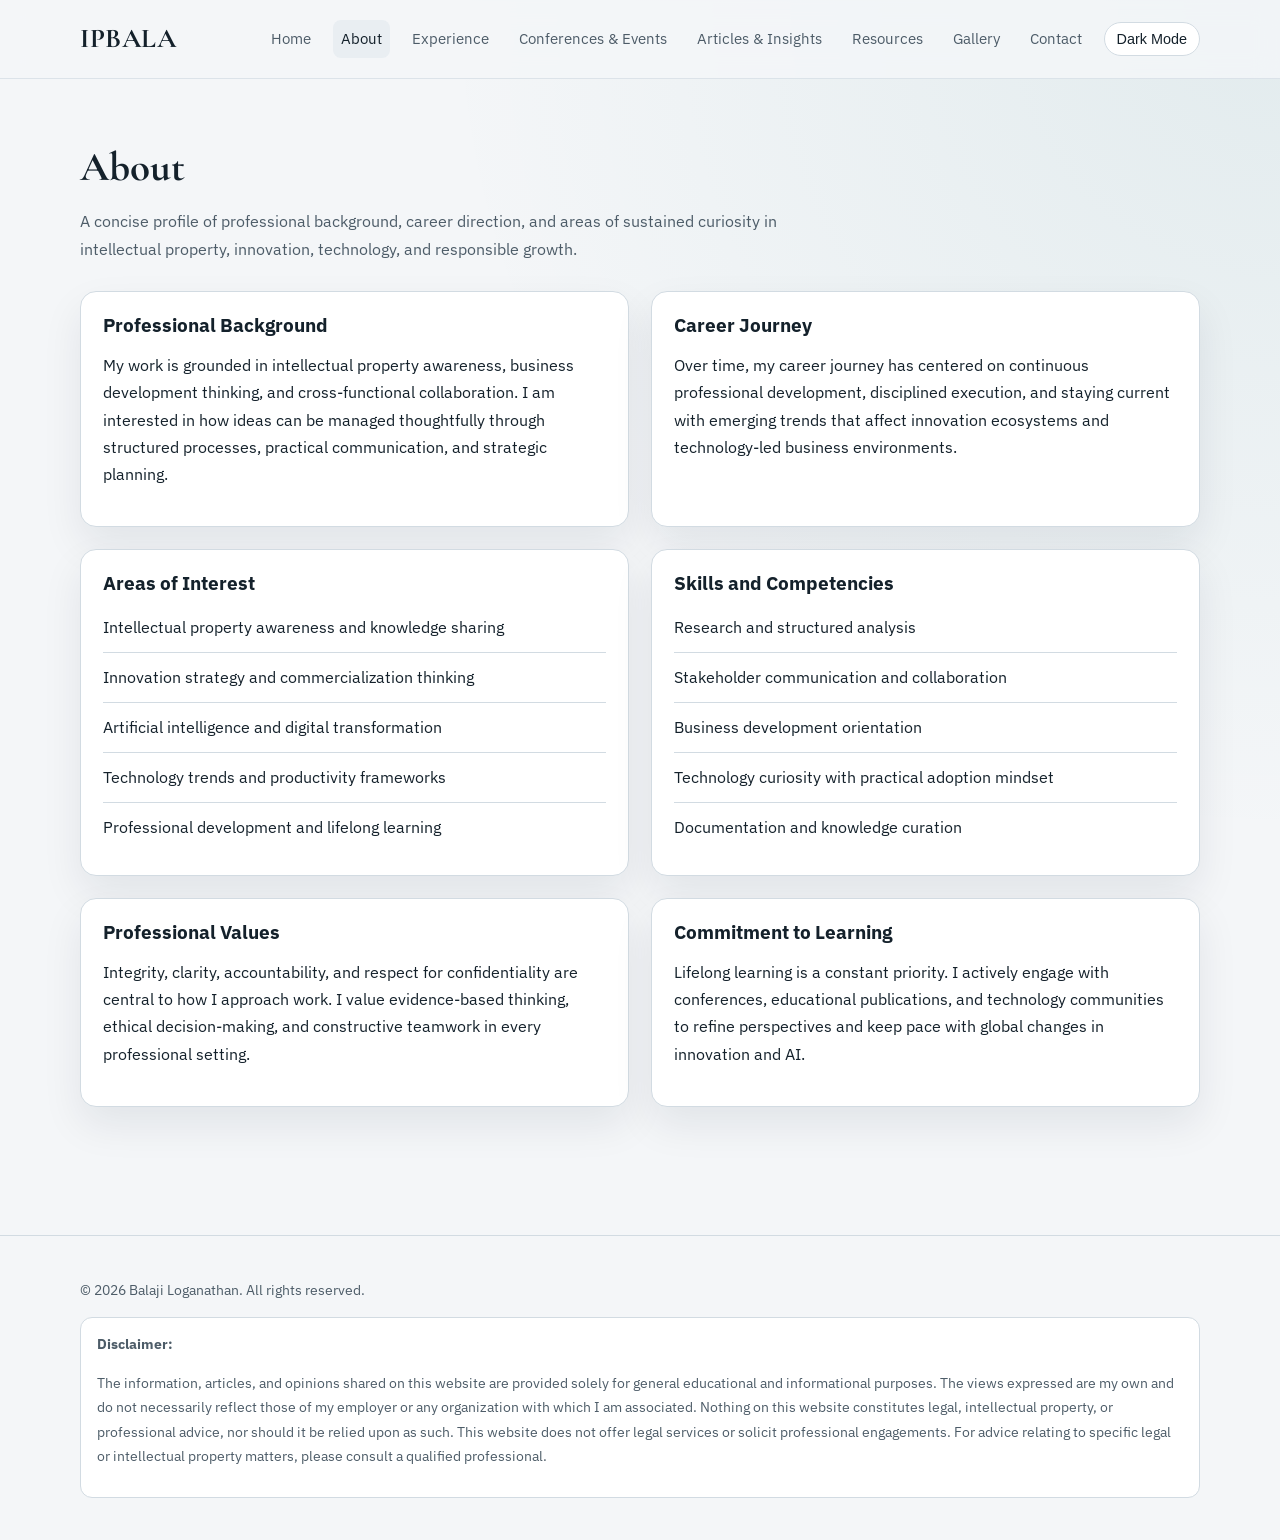
==== about.html @ d40964c5 "1st design" ====
<!doctype html>
<html lang="en">
  <head>
    <meta charset="UTF-8" />
    <meta name="viewport" content="width=device-width, initial-scale=1" />
    <title>About | Balaji Loganathan</title>
    <meta
      name="description"
      content="About Balaji Loganathan: professional journey, competencies, values, and commitment to innovation and lifelong learning."
    />
    <meta name="robots" content="index, follow" />
    <link rel="preconnect" href="https://fonts.googleapis.com" />
    <link rel="preconnect" href="https://fonts.gstatic.com" crossorigin />
    <link
      href="https://fonts.googleapis.com/css2?family=Cormorant+Garamond:wght@500;600;700&family=IBM+Plex+Sans:wght@400;500;600;700&display=swap"
      rel="stylesheet"
    />
    <link rel="stylesheet" href="assets/css/styles.css" />
  </head>
  <body>
    <header class="site-header">
      <div class="container header-inner">
        <a class="brand" href="index.html">IPBALA</a>
        <button class="nav-toggle" data-nav-toggle aria-label="Open navigation" aria-expanded="false">Menu</button>
        <nav class="nav-links" data-nav-menu aria-label="Primary">
          <a href="index.html">Home</a>
          <a class="active" href="about.html">About</a>
          <a href="experience.html">Experience</a>
          <a href="events.html">Conferences &amp; Events</a>
          <a href="articles.html">Articles &amp; Insights</a>
          <a href="resources.html">Resources</a>
          <a href="gallery.html">Gallery</a>
          <a href="contact.html">Contact</a>
          <button class="theme-toggle" type="button" data-theme-toggle>Dark Mode</button>
        </nav>
      </div>
    </header>

    <main class="section">
      <div class="container">
        <h1 class="section-title reveal">About</h1>
        <p class="section-intro reveal">
          A concise profile of professional background, career direction, and areas of sustained curiosity in intellectual property,
          innovation, technology, and responsible growth.
        </p>

        <div class="grid-2">
          <article class="card reveal">
            <h3>Professional Background</h3>
            <p>
              My work is grounded in intellectual property awareness, business development thinking, and cross-functional collaboration.
              I am interested in how ideas can be managed thoughtfully through structured processes, practical communication, and strategic planning.
            </p>
          </article>
          <article class="card reveal">
            <h3>Career Journey</h3>
            <p>
              Over time, my career journey has centered on continuous professional development, disciplined execution, and staying current with
              emerging trends that affect innovation ecosystems and technology-led business environments.
            </p>
          </article>
          <article class="card reveal">
            <h3>Areas of Interest</h3>
            <ul class="list-clean">
              <li>Intellectual property awareness and knowledge sharing</li>
              <li>Innovation strategy and commercialization thinking</li>
              <li>Artificial intelligence and digital transformation</li>
              <li>Technology trends and productivity frameworks</li>
              <li>Professional development and lifelong learning</li>
            </ul>
          </article>
          <article class="card reveal">
            <h3>Skills and Competencies</h3>
            <ul class="list-clean">
              <li>Research and structured analysis</li>
              <li>Stakeholder communication and collaboration</li>
              <li>Business development orientation</li>
              <li>Technology curiosity with practical adoption mindset</li>
              <li>Documentation and knowledge curation</li>
            </ul>
          </article>
          <article class="card reveal">
            <h3>Professional Values</h3>
            <p>
              Integrity, clarity, accountability, and respect for confidentiality are central to how I approach work. I value evidence-based
              thinking, ethical decision-making, and constructive teamwork in every professional setting.
            </p>
          </article>
          <article class="card reveal">
            <h3>Commitment to Learning</h3>
            <p>
              Lifelong learning is a constant priority. I actively engage with conferences, educational publications, and technology communities
              to refine perspectives and keep pace with global changes in innovation and AI.
            </p>
          </article>
        </div>
      </div>
    </main>

    <footer class="footer">
      <div class="container">
        <p>© 2026 Balaji Loganathan. All rights reserved.</p>
        <div class="disclaimer">
          <strong>Disclaimer:</strong>
          <p>
            The information, articles, and opinions shared on this website are provided solely for general educational and informational
            purposes. The views expressed are my own and do not necessarily reflect those of my employer or any organization with which I am
            associated. Nothing on this website constitutes legal, intellectual property, or professional advice, nor should it be relied upon
            as such. This website does not offer legal services or solicit professional engagements. For advice relating to specific legal or
            intellectual property matters, please consult a qualified professional.
          </p>
        </div>
      </div>
    </footer>

    <script src="assets/js/main.js"></script>
  </body>
</html>
---- assets/css/styles.css ----
:root {
  --bg: #f4f6f8;
  --surface: #ffffff;
  --surface-alt: #e9eef2;
  --text: #14212b;
  --text-soft: #4d5c68;
  --accent: #0f6d72;
  --accent-strong: #0a5256;
  --line: #d2dbe2;
  --shadow: 0 18px 40px rgba(8, 30, 52, 0.08);
  --radius: 16px;
}

[data-theme="dark"] {
  --bg: #0f141a;
  --surface: #1a232d;
  --surface-alt: #222f3a;
  --text: #e7eef5;
  --text-soft: #b2c1cd;
  --accent: #58c3c9;
  --accent-strong: #7ed7dc;
  --line: #324251;
  --shadow: 0 22px 44px rgba(0, 0, 0, 0.32);
}

* {
  box-sizing: border-box;
}

html {
  scroll-behavior: smooth;
}

body {
  margin: 0;
  font-family: "IBM Plex Sans", "Segoe UI", sans-serif;
  background: radial-gradient(circle at top right, rgba(15, 109, 114, 0.08), transparent 42%), var(--bg);
  color: var(--text);
  line-height: 1.7;
}

a {
  color: inherit;
  text-decoration: none;
}

img {
  max-width: 100%;
  display: block;
}

.container {
  width: min(1120px, 92vw);
  margin: 0 auto;
}

.site-header {
  position: sticky;
  top: 0;
  z-index: 100;
  backdrop-filter: blur(12px);
  background: color-mix(in srgb, var(--bg) 85%, transparent);
  border-bottom: 1px solid color-mix(in srgb, var(--line) 70%, transparent);
}

.header-inner {
  display: flex;
  align-items: center;
  justify-content: space-between;
  gap: 20px;
  padding: 16px 0;
}

.brand {
  font-family: "Cormorant Garamond", Georgia, serif;
  font-size: 1.7rem;
  font-weight: 700;
  letter-spacing: 0.02em;
}

.nav-toggle {
  display: none;
  border: 1px solid var(--line);
  border-radius: 10px;
  padding: 8px 10px;
  background: transparent;
  color: var(--text);
}

.nav-links {
  display: flex;
  flex-wrap: wrap;
  align-items: center;
  gap: 14px;
}

.nav-links a {
  font-size: 0.95rem;
  color: var(--text-soft);
  padding: 6px 8px;
  border-radius: 8px;
}

.nav-links a.active,
.nav-links a:hover,
.nav-links a:focus-visible {
  color: var(--text);
  background: var(--surface-alt);
}

.theme-toggle {
  border: 1px solid var(--line);
  background: var(--surface);
  color: var(--text);
  border-radius: 99px;
  padding: 8px 12px;
  font-size: 0.9rem;
  cursor: pointer;
}

.hero {
  padding: 80px 0 52px;
}

.hero-grid {
  display: grid;
  grid-template-columns: 340px 1fr;
  gap: 40px;
  align-items: center;
}

.headshot {
  border-radius: 24px;
  border: 1px solid var(--line);
  box-shadow: var(--shadow);
  overflow: hidden;
  background: var(--surface);
}

.headshot img {
  aspect-ratio: 4 / 5;
  object-fit: cover;
}

.profile-placeholder {
  aspect-ratio: 4 / 5;
  display: grid;
  place-items: center;
  background:
    radial-gradient(circle at 30% 20%, rgba(255, 255, 255, 0.28), transparent 32%),
    linear-gradient(145deg, var(--accent), color-mix(in srgb, var(--accent-strong) 72%, #08131c));
}

.profile-placeholder span {
  font-family: "Cormorant Garamond", Georgia, serif;
  font-size: clamp(4rem, 10vw, 6rem);
  font-weight: 700;
  letter-spacing: 0.08em;
  color: rgba(255, 255, 255, 0.94);
}

.kicker {
  color: var(--accent);
  text-transform: uppercase;
  letter-spacing: 0.11em;
  font-size: 0.75rem;
  font-weight: 600;
}

h1,
h2,
h3 {
  line-height: 1.2;
  margin-top: 0;
}

h1 {
  font-family: "Cormorant Garamond", Georgia, serif;
  font-size: clamp(2.2rem, 4.5vw, 3.8rem);
  margin-bottom: 12px;
}

.tagline {
  font-size: clamp(1rem, 2.2vw, 1.2rem);
  color: var(--text-soft);
  margin-bottom: 22px;
}

.intro p {
  margin: 0 0 16px;
}

.social-row {
  display: flex;
  flex-wrap: wrap;
  gap: 12px;
  margin-top: 22px;
}

.pill-link {
  border: 1px solid var(--line);
  border-radius: 999px;
  padding: 9px 16px;
  font-size: 0.92rem;
  transition: transform 0.25s ease, border-color 0.25s ease;
}

.pill-link:hover,
.pill-link:focus-visible {
  transform: translateY(-2px);
  border-color: var(--accent);
}

.status-pill {
  display: inline-flex;
  align-items: center;
  width: fit-content;
  border: 1px solid var(--line);
  border-radius: 999px;
  padding: 9px 16px;
  font-size: 0.92rem;
  color: var(--text-soft);
  background: var(--surface-alt);
}

.section {
  padding: 64px 0;
}

.section-title {
  font-family: "Cormorant Garamond", Georgia, serif;
  font-size: clamp(1.9rem, 3.2vw, 2.6rem);
  margin-bottom: 14px;
}

.section-intro {
  color: var(--text-soft);
  max-width: 760px;
  margin-bottom: 28px;
}

.grid-2 {
  display: grid;
  grid-template-columns: repeat(2, minmax(0, 1fr));
  gap: 22px;
}

.grid-3 {
  display: grid;
  grid-template-columns: repeat(3, minmax(0, 1fr));
  gap: 22px;
}

.card {
  background: var(--surface);
  border: 1px solid var(--line);
  border-radius: var(--radius);
  padding: 22px;
  box-shadow: var(--shadow);
}

.card h3 {
  margin-bottom: 8px;
}

.timeline {
  position: relative;
  margin-left: 8px;
  border-left: 2px solid var(--line);
  padding-left: 24px;
}

.timeline-item {
  margin-bottom: 28px;
  position: relative;
}

.timeline-item::before {
  content: "";
  position: absolute;
  width: 10px;
  height: 10px;
  border-radius: 50%;
  background: var(--accent);
  left: -30px;
  top: 7px;
}

.meta {
  color: var(--text-soft);
  font-size: 0.92rem;
  margin-bottom: 8px;
}

.list-clean {
  list-style: none;
  margin: 0;
  padding: 0;
}

.list-clean li {
  padding: 11px 0;
  border-bottom: 1px solid var(--line);
}

.list-clean li:last-child {
  border-bottom: 0;
}

.blog-card {
  display: flex;
  flex-direction: column;
  gap: 12px;
}

.blog-tag {
  display: inline-block;
  border: 1px solid var(--line);
  border-radius: 999px;
  font-size: 0.78rem;
  padding: 4px 10px;
  color: var(--text-soft);
}

.gallery-grid {
  display: grid;
  grid-template-columns: repeat(3, minmax(0, 1fr));
  gap: 16px;
}

.gallery-item {
  border-radius: 14px;
  overflow: hidden;
  border: 1px solid var(--line);
  background: var(--surface);
}

.gallery-item img,
.gallery-placeholder {
  width: 100%;
  height: 230px;
}

.gallery-item img {
  object-fit: cover;
}

.gallery-placeholder {
  background-size: cover;
  background-position: center;
}

.gallery-placeholder.keynote {
  background:
    linear-gradient(160deg, rgba(15, 109, 114, 0.18), rgba(10, 82, 86, 0.72)),
    radial-gradient(circle at top left, rgba(255, 255, 255, 0.32), transparent 28%),
    linear-gradient(135deg, #dbe9ef, #8eb7be);
}

.gallery-placeholder.workshop {
  background:
    linear-gradient(160deg, rgba(20, 33, 43, 0.18), rgba(15, 109, 114, 0.74)),
    radial-gradient(circle at 75% 25%, rgba(255, 255, 255, 0.24), transparent 26%),
    linear-gradient(135deg, #d8dfd1, #7ca99a);
}

.gallery-placeholder.networking {
  background:
    linear-gradient(160deg, rgba(15, 109, 114, 0.2), rgba(20, 33, 43, 0.72)),
    radial-gradient(circle at 35% 70%, rgba(255, 255, 255, 0.24), transparent 30%),
    linear-gradient(135deg, #efe1cf, #9eb1b9);
}

.gallery-placeholder.seminar {
  background:
    linear-gradient(160deg, rgba(20, 33, 43, 0.2), rgba(10, 82, 86, 0.72)),
    radial-gradient(circle at 80% 20%, rgba(255, 255, 255, 0.28), transparent 28%),
    linear-gradient(135deg, #d3dde9, #8ca5bc);
}

.gallery-placeholder.travel {
  background:
    linear-gradient(160deg, rgba(15, 109, 114, 0.18), rgba(20, 33, 43, 0.68)),
    radial-gradient(circle at 25% 30%, rgba(255, 255, 255, 0.22), transparent 26%),
    linear-gradient(135deg, #ecd8c2, #87a7b1);
}

.gallery-placeholder.learning {
  background:
    linear-gradient(160deg, rgba(20, 33, 43, 0.22), rgba(15, 109, 114, 0.72)),
    radial-gradient(circle at 68% 40%, rgba(255, 255, 255, 0.26), transparent 26%),
    linear-gradient(135deg, #e2e6d2, #8caea6);
}

.gallery-item figcaption {
  padding: 10px 12px 14px;
  font-size: 0.9rem;
  color: var(--text-soft);
}

.contact-form {
  display: grid;
  gap: 14px;
}

.contact-form label {
  font-weight: 500;
  font-size: 0.94rem;
}

.contact-form input,
.contact-form textarea {
  width: 100%;
  border: 1px solid var(--line);
  border-radius: 10px;
  padding: 10px 12px;
  font: inherit;
  background: var(--surface);
  color: var(--text);
}

.contact-form textarea {
  min-height: 150px;
  resize: vertical;
}

.contact-note,
.form-status {
  margin: 0;
  color: var(--text-soft);
  font-size: 0.92rem;
}

.form-status {
  min-height: 1.4em;
}

.btn {
  justify-self: start;
  border: 1px solid var(--accent);
  background: var(--accent);
  color: #ffffff;
  border-radius: 999px;
  padding: 10px 18px;
  font-weight: 600;
  cursor: pointer;
  transition: transform 0.2s ease, background 0.2s ease;
}

.btn:hover,
.btn:focus-visible {
  transform: translateY(-1px);
  background: var(--accent-strong);
}

.footer {
  border-top: 1px solid var(--line);
  margin-top: 64px;
  padding: 28px 0 42px;
  color: var(--text-soft);
  font-size: 0.9rem;
}

.disclaimer {
  background: var(--surface);
  border: 1px solid var(--line);
  border-radius: 12px;
  padding: 14px 16px;
  margin-top: 14px;
}

.reveal {
  opacity: 0;
  transform: translateY(22px);
  transition: opacity 0.7s ease, transform 0.7s ease;
}

.reveal.is-visible {
  opacity: 1;
  transform: translateY(0);
}

@media (max-width: 960px) {
  .hero-grid,
  .grid-3 {
    grid-template-columns: 1fr 1fr;
  }

  .gallery-grid {
    grid-template-columns: 1fr 1fr;
  }
}

@media (max-width: 760px) {
  .header-inner {
    align-items: flex-start;
    flex-direction: column;
  }

  .nav-toggle {
    display: inline-flex;
    align-items: center;
    justify-content: center;
  }

  .nav-links {
    width: 100%;
    display: none;
    padding-top: 8px;
  }

  .nav-links.open {
    display: flex;
  }

  .hero {
    padding-top: 44px;
  }

  .hero-grid,
  .grid-2,
  .grid-3,
  .gallery-grid {
    grid-template-columns: 1fr;
  }
}
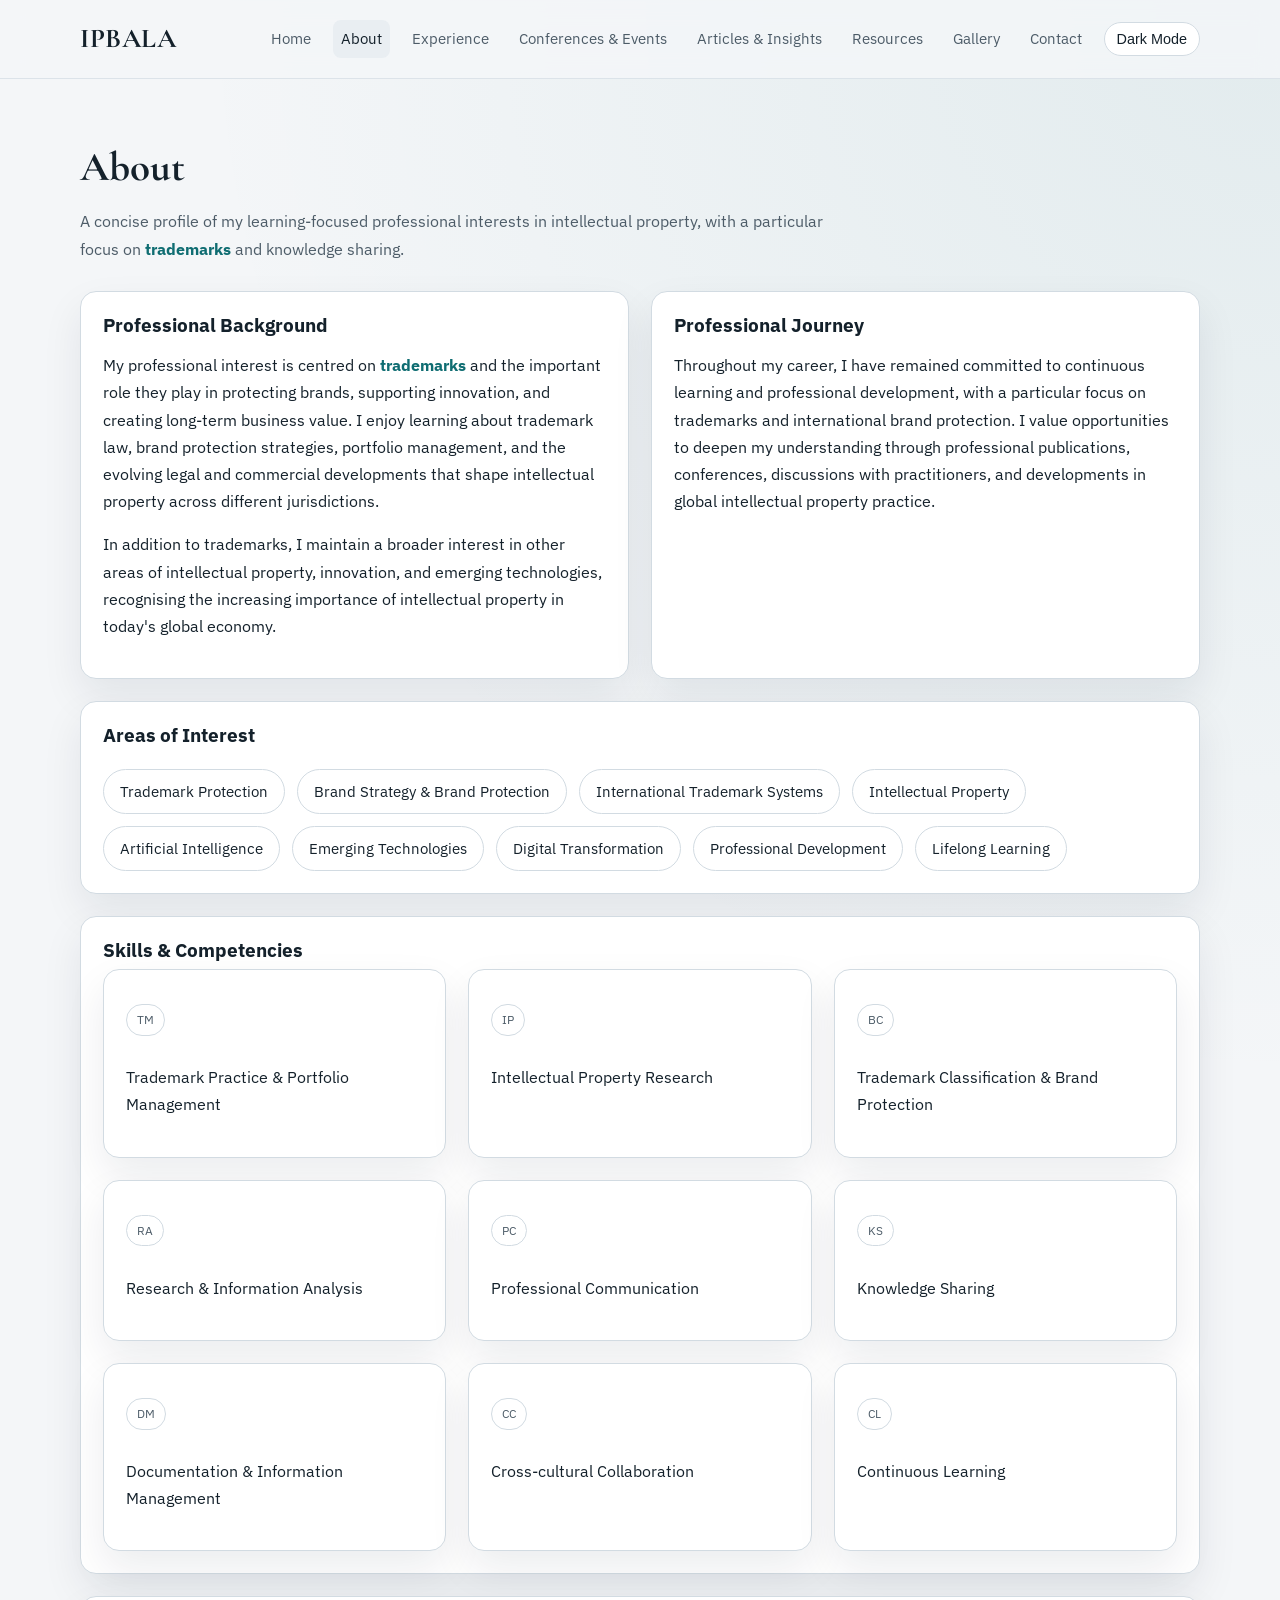
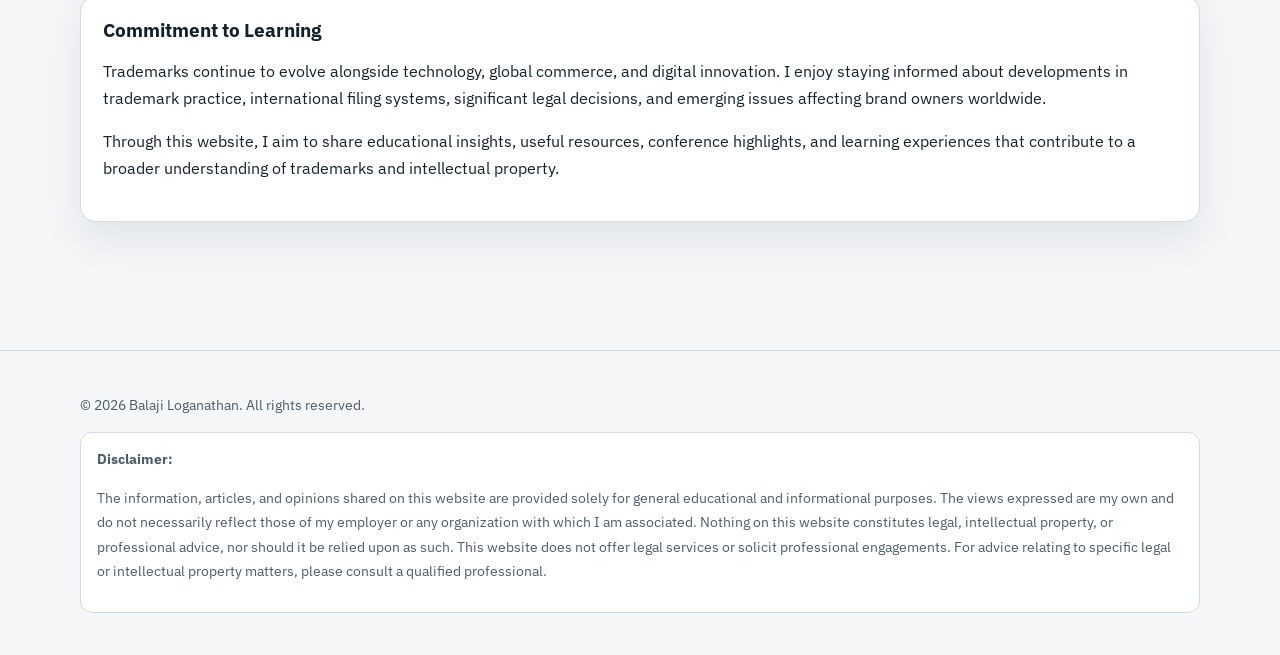
==== commit a5b6f7f9: "Home Page and About Update 2207" ====
--- a/about.html
+++ b/about.html
@@ -40,57 +40,102 @@
       <div class="container">
         <h1 class="section-title reveal">About</h1>
         <p class="section-intro reveal">
-          A concise profile of professional background, career direction, and areas of sustained curiosity in intellectual property,
-          innovation, technology, and responsible growth.
+          A concise profile of my learning-focused professional interests in intellectual property, with a particular focus on
+          <strong style="color: var(--accent)">trademarks</strong> and knowledge sharing.
         </p>
 
         <div class="grid-2">
           <article class="card reveal">
             <h3>Professional Background</h3>
             <p>
-              My work is grounded in intellectual property awareness, business development thinking, and cross-functional collaboration.
-              I am interested in how ideas can be managed thoughtfully through structured processes, practical communication, and strategic planning.
+              My professional interest is centred on <strong style="color: var(--accent)">trademarks</strong> and the important role
+              they play in protecting brands, supporting innovation, and creating long-term business value. I enjoy learning about
+              trademark law, brand protection strategies, portfolio management, and the evolving legal and commercial developments
+              that shape intellectual property across different jurisdictions.
+            </p>
+            <p>
+              In addition to trademarks, I maintain a broader interest in other areas of intellectual property, innovation, and
+              emerging technologies, recognising the increasing importance of intellectual property in today's global economy.
             </p>
           </article>
+
           <article class="card reveal">
-            <h3>Career Journey</h3>
+            <h3>Professional Journey</h3>
             <p>
-              Over time, my career journey has centered on continuous professional development, disciplined execution, and staying current with
-              emerging trends that affect innovation ecosystems and technology-led business environments.
+              Throughout my career, I have remained committed to continuous learning and professional development, with a particular
+              focus on trademarks and international brand protection. I value opportunities to deepen my understanding through
+              professional publications, conferences, discussions with practitioners, and developments in global intellectual
+              property practice.
             </p>
           </article>
-          <article class="card reveal">
+
+          <article class="card reveal" style="grid-column: 1 / -1">
             <h3>Areas of Interest</h3>
-            <ul class="list-clean">
-              <li>Intellectual property awareness and knowledge sharing</li>
-              <li>Innovation strategy and commercialization thinking</li>
-              <li>Artificial intelligence and digital transformation</li>
-              <li>Technology trends and productivity frameworks</li>
-              <li>Professional development and lifelong learning</li>
-            </ul>
+            <div class="social-row" aria-label="Areas of interest">
+              <span class="pill-link">Trademark Protection</span>
+              <span class="pill-link">Brand Strategy &amp; Brand Protection</span>
+              <span class="pill-link">International Trademark Systems</span>
+              <span class="pill-link">Intellectual Property</span>
+              <span class="pill-link">Artificial Intelligence</span>
+              <span class="pill-link">Emerging Technologies</span>
+              <span class="pill-link">Digital Transformation</span>
+              <span class="pill-link">Professional Development</span>
+              <span class="pill-link">Lifelong Learning</span>
+            </div>
           </article>
-          <article class="card reveal">
-            <h3>Skills and Competencies</h3>
-            <ul class="list-clean">
-              <li>Research and structured analysis</li>
-              <li>Stakeholder communication and collaboration</li>
-              <li>Business development orientation</li>
-              <li>Technology curiosity with practical adoption mindset</li>
-              <li>Documentation and knowledge curation</li>
-            </ul>
+
+          <article class="card reveal" style="grid-column: 1 / -1">
+            <h3>Skills &amp; Competencies</h3>
+            <div class="grid-3">
+              <article class="card reveal">
+                <p class="blog-tag">TM</p>
+                <p>Trademark Practice &amp; Portfolio Management</p>
+              </article>
+              <article class="card reveal">
+                <p class="blog-tag">IP</p>
+                <p>Intellectual Property Research</p>
+              </article>
+              <article class="card reveal">
+                <p class="blog-tag">BC</p>
+                <p>Trademark Classification &amp; Brand Protection</p>
+              </article>
+              <article class="card reveal">
+                <p class="blog-tag">RA</p>
+                <p>Research &amp; Information Analysis</p>
+              </article>
+              <article class="card reveal">
+                <p class="blog-tag">PC</p>
+                <p>Professional Communication</p>
+              </article>
+              <article class="card reveal">
+                <p class="blog-tag">KS</p>
+                <p>Knowledge Sharing</p>
+              </article>
+              <article class="card reveal">
+                <p class="blog-tag">DM</p>
+                <p>Documentation &amp; Information Management</p>
+              </article>
+              <article class="card reveal">
+                <p class="blog-tag">CC</p>
+                <p>Cross-cultural Collaboration</p>
+              </article>
+              <article class="card reveal">
+                <p class="blog-tag">CL</p>
+                <p>Continuous Learning</p>
+              </article>
+            </div>
           </article>
-          <article class="card reveal">
-            <h3>Professional Values</h3>
-            <p>
-              Integrity, clarity, accountability, and respect for confidentiality are central to how I approach work. I value evidence-based
-              thinking, ethical decision-making, and constructive teamwork in every professional setting.
-            </p>
-          </article>
-          <article class="card reveal">
+
+          <article class="card reveal" style="grid-column: 1 / -1">
             <h3>Commitment to Learning</h3>
             <p>
-              Lifelong learning is a constant priority. I actively engage with conferences, educational publications, and technology communities
-              to refine perspectives and keep pace with global changes in innovation and AI.
+              Trademarks continue to evolve alongside technology, global commerce, and digital innovation. I enjoy staying informed
+              about developments in trademark practice, international filing systems, significant legal decisions, and emerging
+              issues affecting brand owners worldwide.
+            </p>
+            <p>
+              Through this website, I aim to share educational insights, useful resources, conference highlights, and learning
+              experiences that contribute to a broader understanding of trademarks and intellectual property.
             </p>
           </article>
         </div>
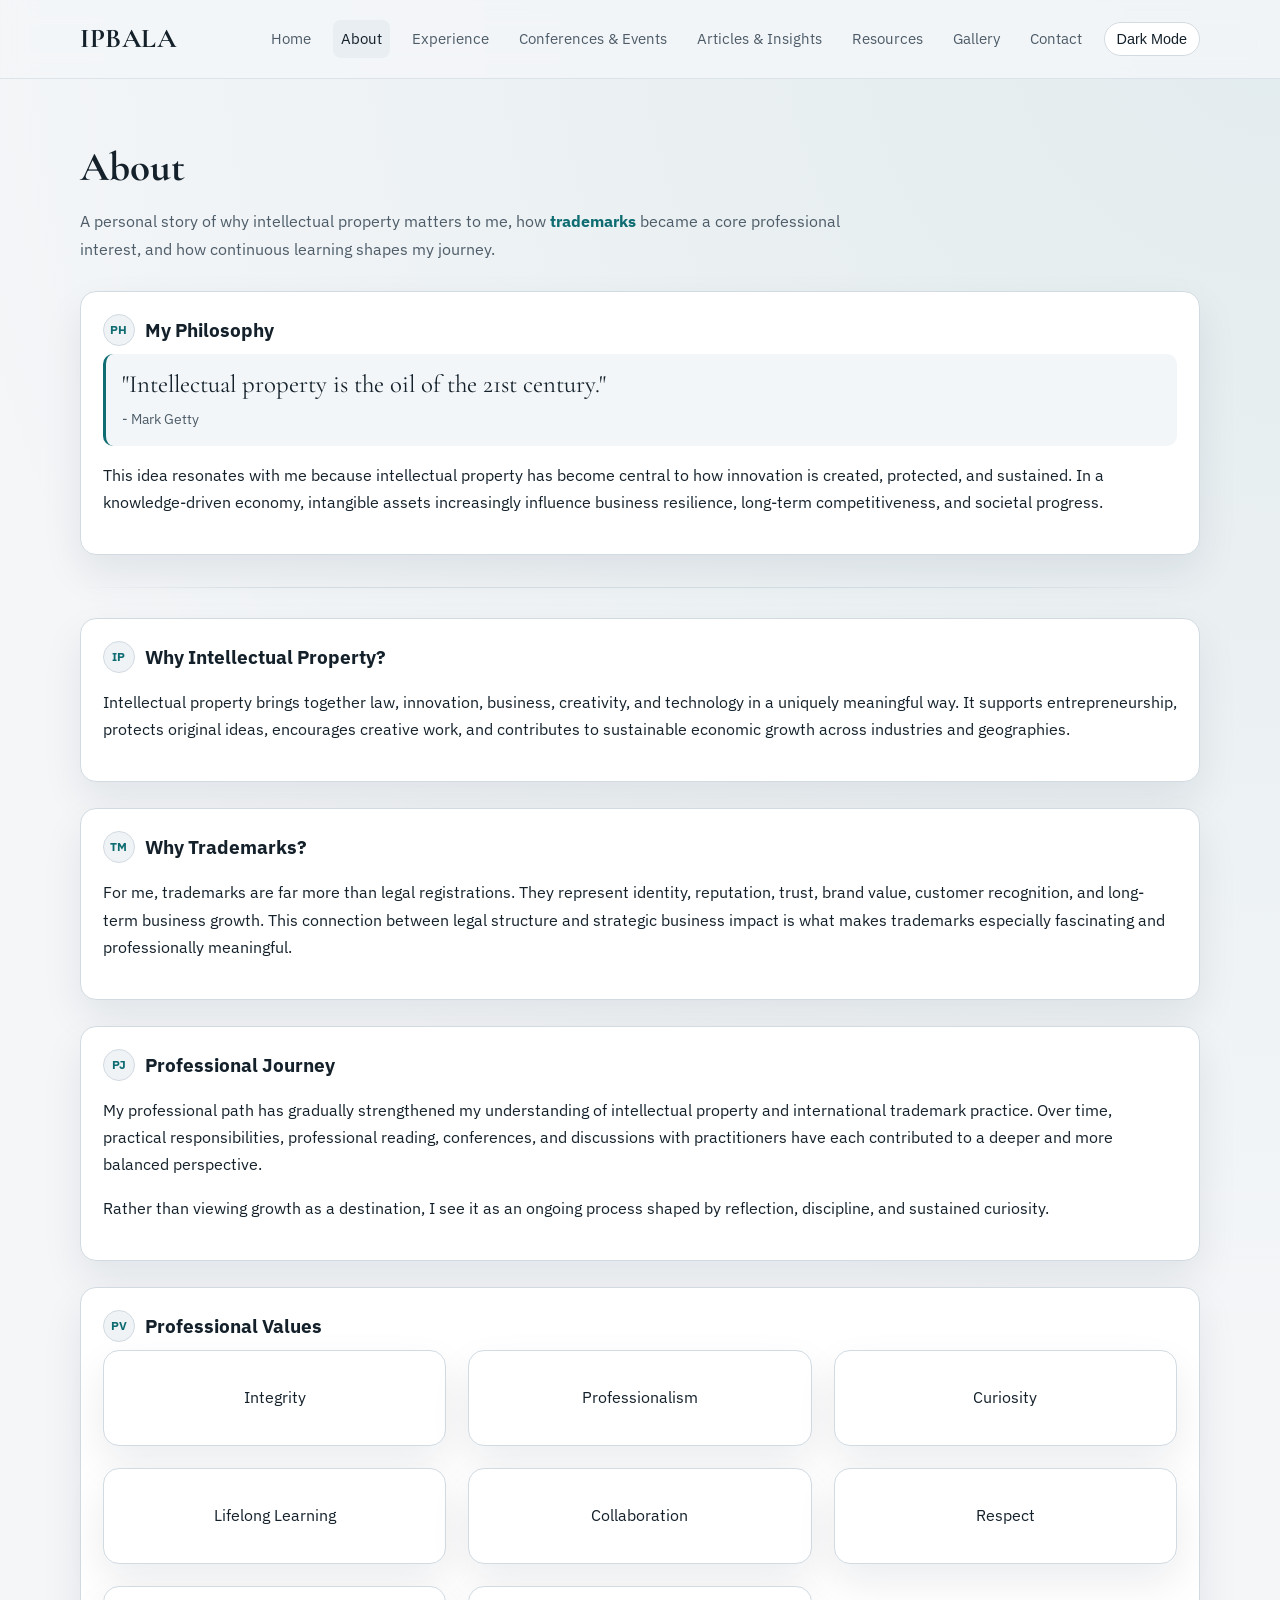
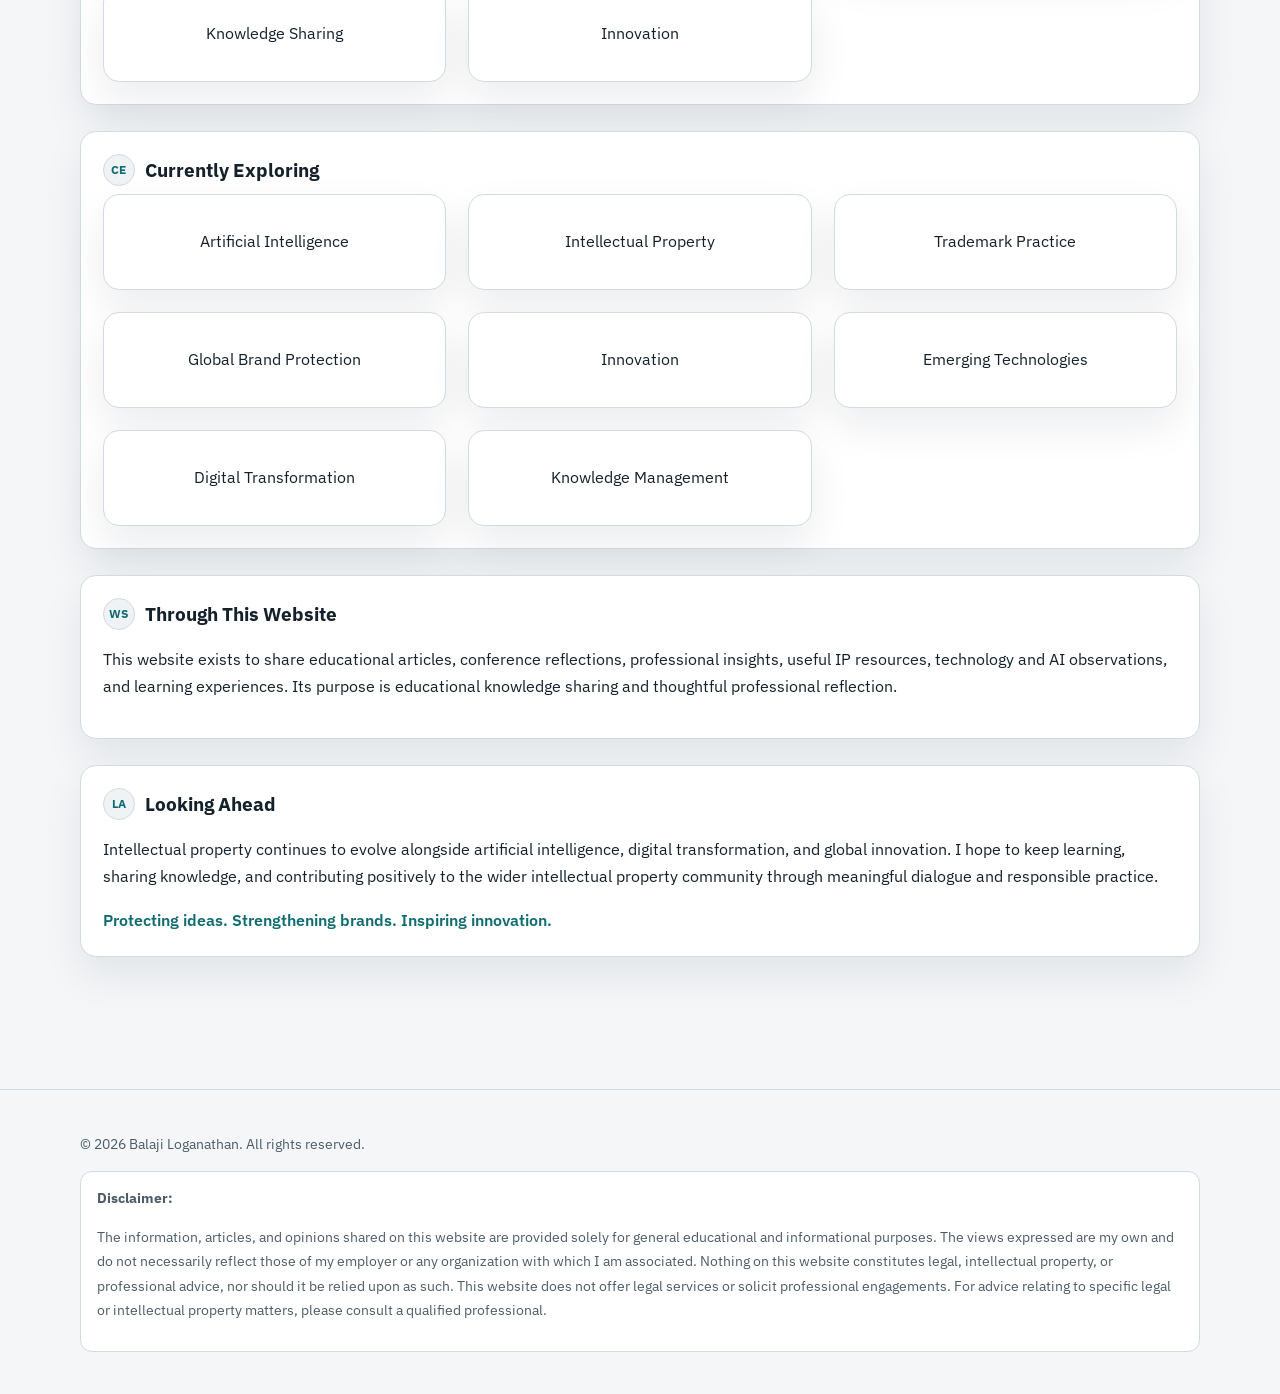
==== commit 31f8f9e4: "Conference Updated" ====
--- a/about.html
+++ b/about.html
@@ -40,103 +40,102 @@
       <div class="container">
         <h1 class="section-title reveal">About</h1>
         <p class="section-intro reveal">
-          A concise profile of my learning-focused professional interests in intellectual property, with a particular focus on
-          <strong style="color: var(--accent)">trademarks</strong> and knowledge sharing.
+          A personal story of why intellectual property matters to me, how <strong style="color: var(--accent)">trademarks</strong>
+          became a core professional interest, and how continuous learning shapes my journey.
         </p>
 
-        <div class="grid-2">
-          <article class="card reveal">
-            <h3>Professional Background</h3>
+        <div class="grid-2 about-flow">
+          <article class="card reveal" style="grid-column: 1 / -1">
+            <h3 class="section-heading"><span class="section-icon" aria-hidden="true">PH</span>My Philosophy</h3>
+            <blockquote class="quote-block">
+              <p>"Intellectual property is the oil of the 21st century."</p>
+              <cite>- Mark Getty</cite>
+            </blockquote>
             <p>
-              My professional interest is centred on <strong style="color: var(--accent)">trademarks</strong> and the important role
-              they play in protecting brands, supporting innovation, and creating long-term business value. I enjoy learning about
-              trademark law, brand protection strategies, portfolio management, and the evolving legal and commercial developments
-              that shape intellectual property across different jurisdictions.
-            </p>
-            <p>
-              In addition to trademarks, I maintain a broader interest in other areas of intellectual property, innovation, and
-              emerging technologies, recognising the increasing importance of intellectual property in today's global economy.
+              This idea resonates with me because intellectual property has become central to how innovation is created, protected,
+              and sustained. In a knowledge-driven economy, intangible assets increasingly influence business resilience, long-term
+              competitiveness, and societal progress.
             </p>
           </article>
 
-          <article class="card reveal">
-            <h3>Professional Journey</h3>
+          <div class="section-divider reveal" style="grid-column: 1 / -1" aria-hidden="true"></div>
+
+          <article class="card reveal" style="grid-column: 1 / -1">
+            <h3 class="section-heading"><span class="section-icon" aria-hidden="true">IP</span>Why Intellectual Property?</h3>
             <p>
-              Throughout my career, I have remained committed to continuous learning and professional development, with a particular
-              focus on trademarks and international brand protection. I value opportunities to deepen my understanding through
-              professional publications, conferences, discussions with practitioners, and developments in global intellectual
-              property practice.
+              Intellectual property brings together law, innovation, business, creativity, and technology in a uniquely meaningful
+              way. It supports entrepreneurship, protects original ideas, encourages creative work, and contributes to sustainable
+              economic growth across industries and geographies.
             </p>
           </article>
 
           <article class="card reveal" style="grid-column: 1 / -1">
-            <h3>Areas of Interest</h3>
-            <div class="social-row" aria-label="Areas of interest">
-              <span class="pill-link">Trademark Protection</span>
-              <span class="pill-link">Brand Strategy &amp; Brand Protection</span>
-              <span class="pill-link">International Trademark Systems</span>
-              <span class="pill-link">Intellectual Property</span>
-              <span class="pill-link">Artificial Intelligence</span>
-              <span class="pill-link">Emerging Technologies</span>
-              <span class="pill-link">Digital Transformation</span>
-              <span class="pill-link">Professional Development</span>
-              <span class="pill-link">Lifelong Learning</span>
+            <h3 class="section-heading"><span class="section-icon" aria-hidden="true">TM</span>Why Trademarks?</h3>
+            <p>
+              For me, trademarks are far more than legal registrations. They represent identity, reputation, trust, brand value,
+              customer recognition, and long-term business growth. This connection between legal structure and strategic business
+              impact is what makes trademarks especially fascinating and professionally meaningful.
+            </p>
+          </article>
+
+          <article class="card reveal" style="grid-column: 1 / -1">
+            <h3 class="section-heading"><span class="section-icon" aria-hidden="true">PJ</span>Professional Journey</h3>
+            <p>
+              My professional path has gradually strengthened my understanding of intellectual property and international trademark
+              practice. Over time, practical responsibilities, professional reading, conferences, and discussions with practitioners
+              have each contributed to a deeper and more balanced perspective.
+            </p>
+            <p>
+              Rather than viewing growth as a destination, I see it as an ongoing process shaped by reflection, discipline, and
+              sustained curiosity.
+            </p>
+          </article>
+
+          <article class="card reveal" style="grid-column: 1 / -1">
+            <h3 class="section-heading"><span class="section-icon" aria-hidden="true">PV</span>Professional Values</h3>
+            <div class="grid-3 values-grid" aria-label="Professional values">
+              <article class="card value-card reveal"><p>Integrity</p></article>
+              <article class="card value-card reveal"><p>Professionalism</p></article>
+              <article class="card value-card reveal"><p>Curiosity</p></article>
+              <article class="card value-card reveal"><p>Lifelong Learning</p></article>
+              <article class="card value-card reveal"><p>Collaboration</p></article>
+              <article class="card value-card reveal"><p>Respect</p></article>
+              <article class="card value-card reveal"><p>Knowledge Sharing</p></article>
+              <article class="card value-card reveal"><p>Innovation</p></article>
             </div>
           </article>
 
           <article class="card reveal" style="grid-column: 1 / -1">
-            <h3>Skills &amp; Competencies</h3>
-            <div class="grid-3">
-              <article class="card reveal">
-                <p class="blog-tag">TM</p>
-                <p>Trademark Practice &amp; Portfolio Management</p>
-              </article>
-              <article class="card reveal">
-                <p class="blog-tag">IP</p>
-                <p>Intellectual Property Research</p>
-              </article>
-              <article class="card reveal">
-                <p class="blog-tag">BC</p>
-                <p>Trademark Classification &amp; Brand Protection</p>
-              </article>
-              <article class="card reveal">
-                <p class="blog-tag">RA</p>
-                <p>Research &amp; Information Analysis</p>
-              </article>
-              <article class="card reveal">
-                <p class="blog-tag">PC</p>
-                <p>Professional Communication</p>
-              </article>
-              <article class="card reveal">
-                <p class="blog-tag">KS</p>
-                <p>Knowledge Sharing</p>
-              </article>
-              <article class="card reveal">
-                <p class="blog-tag">DM</p>
-                <p>Documentation &amp; Information Management</p>
-              </article>
-              <article class="card reveal">
-                <p class="blog-tag">CC</p>
-                <p>Cross-cultural Collaboration</p>
-              </article>
-              <article class="card reveal">
-                <p class="blog-tag">CL</p>
-                <p>Continuous Learning</p>
-              </article>
+            <h3 class="section-heading"><span class="section-icon" aria-hidden="true">CE</span>Currently Exploring</h3>
+            <div class="grid-3 explore-grid" aria-label="Current learning interests">
+              <article class="card explore-card reveal"><p>Artificial Intelligence</p></article>
+              <article class="card explore-card reveal"><p>Intellectual Property</p></article>
+              <article class="card explore-card reveal"><p>Trademark Practice</p></article>
+              <article class="card explore-card reveal"><p>Global Brand Protection</p></article>
+              <article class="card explore-card reveal"><p>Innovation</p></article>
+              <article class="card explore-card reveal"><p>Emerging Technologies</p></article>
+              <article class="card explore-card reveal"><p>Digital Transformation</p></article>
+              <article class="card explore-card reveal"><p>Knowledge Management</p></article>
             </div>
           </article>
 
           <article class="card reveal" style="grid-column: 1 / -1">
-            <h3>Commitment to Learning</h3>
+            <h3 class="section-heading"><span class="section-icon" aria-hidden="true">WS</span>Through This Website</h3>
             <p>
-              Trademarks continue to evolve alongside technology, global commerce, and digital innovation. I enjoy staying informed
-              about developments in trademark practice, international filing systems, significant legal decisions, and emerging
-              issues affecting brand owners worldwide.
+              This website exists to share educational articles, conference reflections, professional insights, useful IP resources,
+              technology and AI observations, and learning experiences. Its purpose is educational knowledge sharing and thoughtful
+              professional reflection.
             </p>
+          </article>
+
+          <article class="card reveal" style="grid-column: 1 / -1">
+            <h3 class="section-heading"><span class="section-icon" aria-hidden="true">LA</span>Looking Ahead</h3>
             <p>
-              Through this website, I aim to share educational insights, useful resources, conference highlights, and learning
-              experiences that contribute to a broader understanding of trademarks and intellectual property.
+              Intellectual property continues to evolve alongside artificial intelligence, digital transformation, and global
+              innovation. I hope to keep learning, sharing knowledge, and contributing positively to the wider intellectual property
+              community through meaningful dialogue and responsible practice.
             </p>
+            <p class="motto">Protecting ideas. Strengthening brands. Inspiring innovation.</p>
           </article>
         </div>
       </div>
--- a/assets/css/styles.css
+++ b/assets/css/styles.css
@@ -263,6 +263,165 @@
   margin-bottom: 8px;
 }
 
+.about-flow > .card {
+  margin-bottom: 4px;
+}
+
+.section-heading {
+  display: flex;
+  align-items: center;
+  gap: 10px;
+}
+
+.section-icon {
+  display: inline-grid;
+  place-items: center;
+  width: 32px;
+  height: 32px;
+  border-radius: 50%;
+  border: 1px solid var(--line);
+  background: color-mix(in srgb, var(--surface-alt) 70%, transparent);
+  color: var(--accent);
+  font-size: 0.75rem;
+  font-weight: 700;
+  letter-spacing: 0.04em;
+}
+
+.section-divider {
+  height: 1px;
+  background: linear-gradient(90deg, transparent 0%, var(--line) 18%, var(--line) 82%, transparent 100%);
+  margin: 6px 0 8px;
+}
+
+.quote-block {
+  margin: 0 0 16px;
+  padding: 14px 16px;
+  border-left: 3px solid var(--accent);
+  border-radius: 10px;
+  background: color-mix(in srgb, var(--surface-alt) 55%, transparent);
+}
+
+.quote-block p {
+  margin: 0;
+  font-family: "Cormorant Garamond", Georgia, serif;
+  font-size: clamp(1.25rem, 2.1vw, 1.55rem);
+  line-height: 1.35;
+}
+
+.quote-block cite {
+  display: block;
+  margin-top: 6px;
+  color: var(--text-soft);
+  font-size: 0.9rem;
+  font-style: normal;
+}
+
+.featured-quote {
+  margin: 6px 0 14px;
+  padding: 10px 14px;
+  border: 1px solid var(--line);
+  border-radius: 12px;
+  background: color-mix(in srgb, var(--surface-alt) 50%, transparent);
+  color: var(--text-soft);
+  font-style: italic;
+}
+
+.value-card,
+.explore-card {
+  min-height: 96px;
+  display: flex;
+  align-items: center;
+  justify-content: center;
+  text-align: center;
+  transition: transform 0.24s ease, border-color 0.24s ease;
+}
+
+.value-card:hover,
+.value-card:focus-within,
+.explore-card:hover,
+.explore-card:focus-within {
+  transform: translateY(-3px);
+  border-color: var(--accent);
+}
+
+.value-card p,
+.explore-card p {
+  margin: 0;
+}
+
+.motto {
+  margin: 12px 0 0;
+  color: var(--accent);
+  font-weight: 600;
+}
+
+.events-flow {
+  display: grid;
+  gap: 22px;
+}
+
+.membership-card {
+  position: relative;
+  overflow: hidden;
+}
+
+.membership-card::after {
+  content: "";
+  position: absolute;
+  inset: 0;
+  pointer-events: none;
+  background: linear-gradient(120deg, color-mix(in srgb, var(--accent) 12%, transparent), transparent 38%);
+}
+
+.membership-brand {
+  display: inline-flex;
+  align-items: center;
+  justify-content: center;
+  border: 1px solid var(--line);
+  border-radius: 999px;
+  padding: 6px 12px;
+  font-size: 0.8rem;
+  letter-spacing: 0.08em;
+  font-weight: 700;
+  color: var(--accent);
+  margin-bottom: 10px;
+}
+
+.events-timeline {
+  margin-top: 4px;
+}
+
+.events-timeline .timeline-item {
+  margin-bottom: 32px;
+}
+
+.year-title {
+  font-family: "Cormorant Garamond", Georgia, serif;
+  font-size: 1.6rem;
+  margin-bottom: 14px;
+}
+
+.event-group {
+  display: grid;
+  grid-template-columns: repeat(2, minmax(0, 1fr));
+  gap: 16px;
+}
+
+.event-card {
+  transition: transform 0.24s ease, border-color 0.24s ease;
+}
+
+.event-card:hover,
+.event-card:focus-within {
+  transform: translateY(-3px);
+  border-color: var(--accent);
+}
+
+.event-card h4 {
+  margin: 0 0 6px;
+  font-size: 1.05rem;
+}
+
 .timeline {
   position: relative;
   margin-left: 8px;
@@ -486,6 +645,10 @@
     grid-template-columns: 1fr 1fr;
   }
 
+  .event-group {
+    grid-template-columns: 1fr;
+  }
+
   .gallery-grid {
     grid-template-columns: 1fr 1fr;
   }
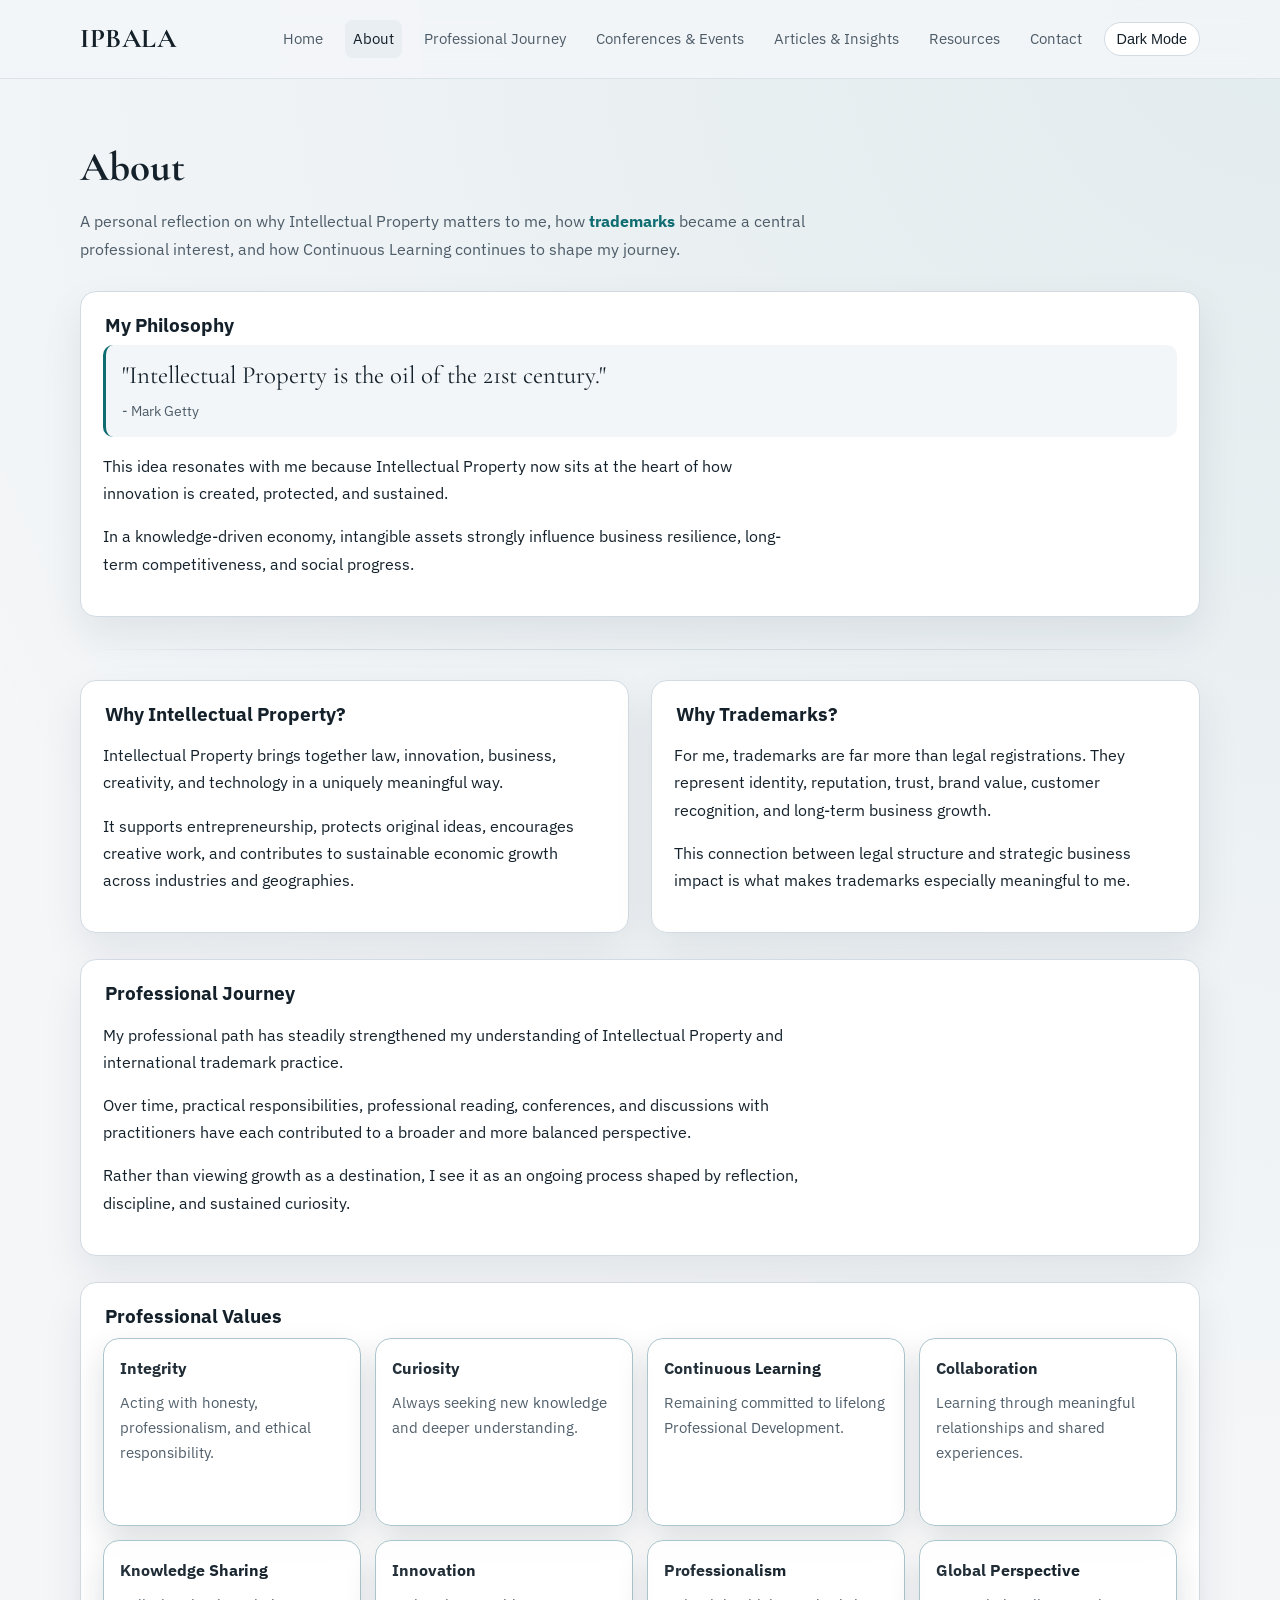
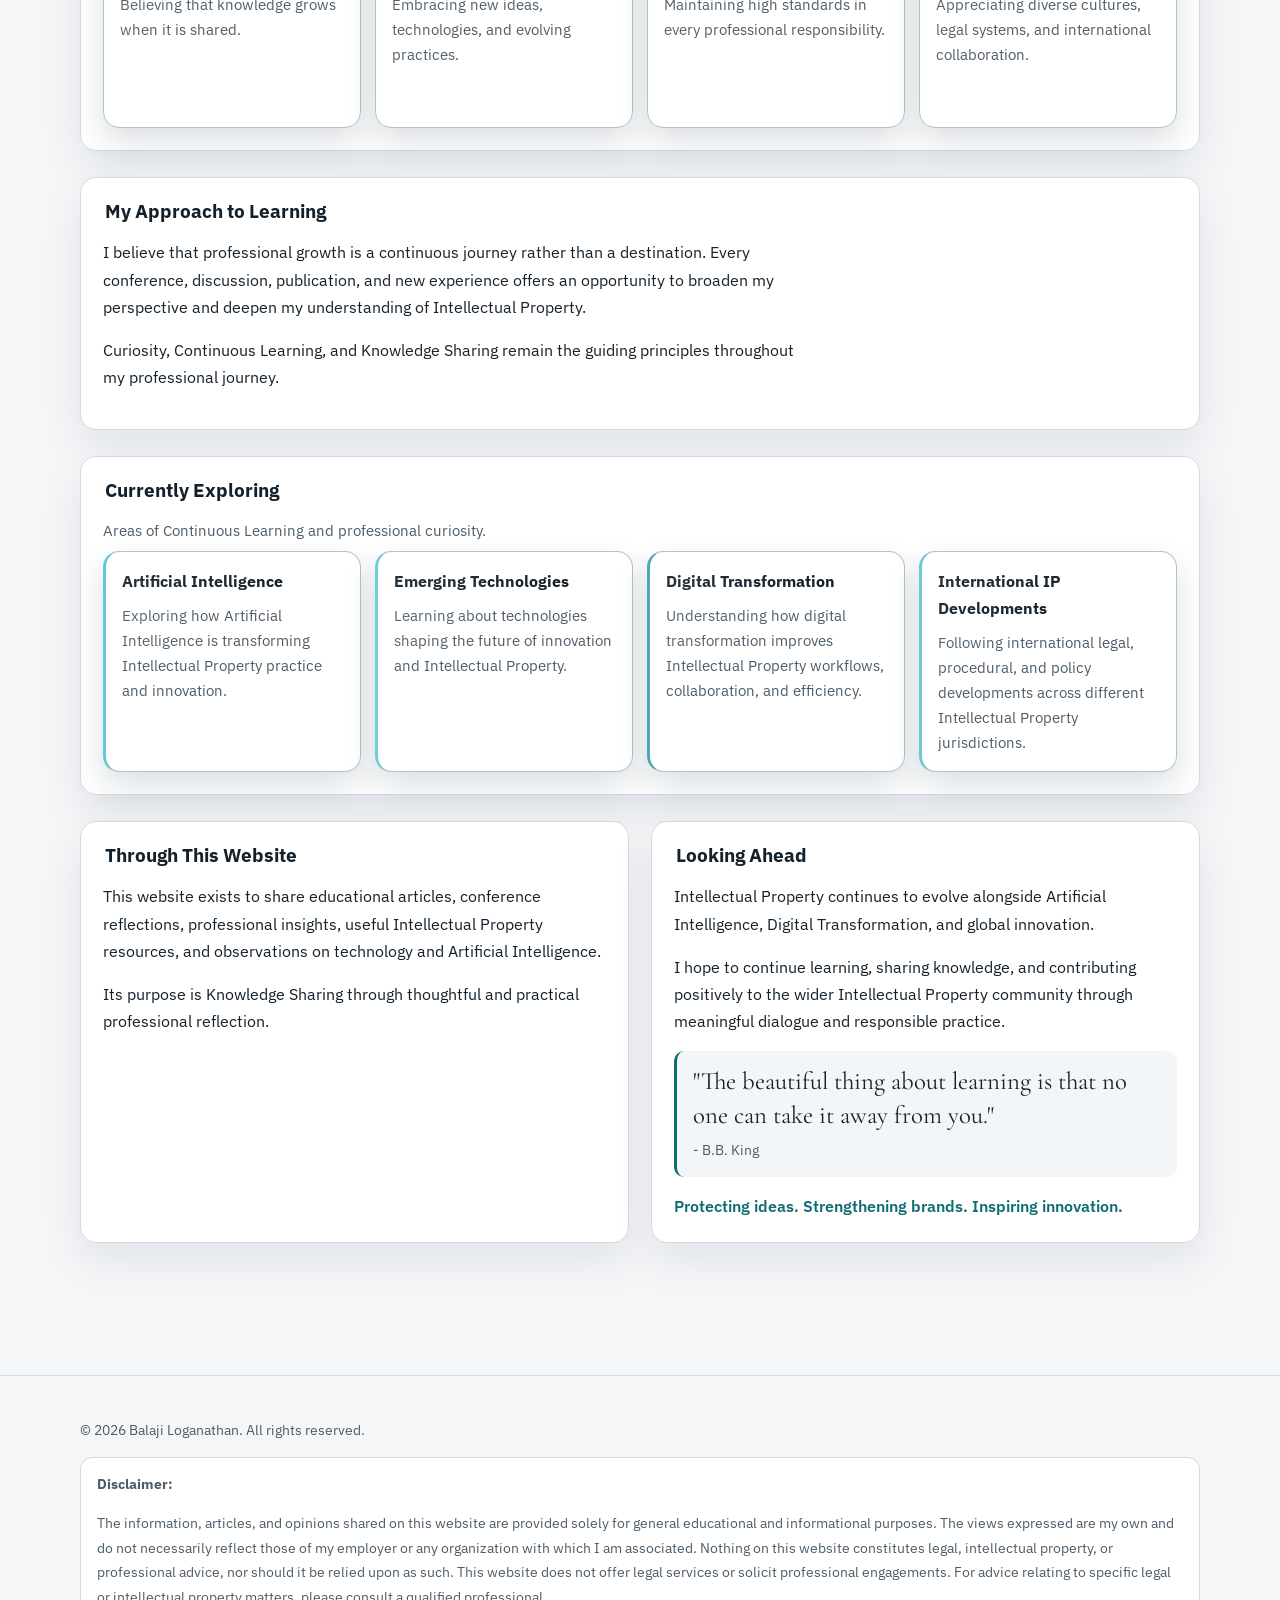
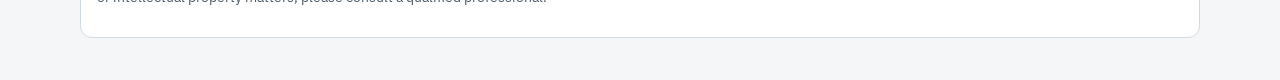
==== commit 3e3fdc2b: "Draft Website Update" ====
--- a/about.html
+++ b/about.html
@@ -25,11 +25,10 @@
         <nav class="nav-links" data-nav-menu aria-label="Primary">
           <a href="index.html">Home</a>
           <a class="active" href="about.html">About</a>
-          <a href="experience.html">Experience</a>
+          <a href="experience.html">Professional Journey</a>
           <a href="events.html">Conferences &amp; Events</a>
           <a href="articles.html">Articles &amp; Insights</a>
           <a href="resources.html">Resources</a>
-          <a href="gallery.html">Gallery</a>
           <a href="contact.html">Contact</a>
           <button class="theme-toggle" type="button" data-theme-toggle>Dark Mode</button>
         </nav>
@@ -40,50 +39,62 @@
       <div class="container">
         <h1 class="section-title reveal">About</h1>
         <p class="section-intro reveal">
-          A personal story of why intellectual property matters to me, how <strong style="color: var(--accent)">trademarks</strong>
-          became a core professional interest, and how continuous learning shapes my journey.
+          A personal reflection on why Intellectual Property matters to me, how <strong style="color: var(--accent)">trademarks</strong>
+          became a central professional interest, and how Continuous Learning continues to shape my journey.
         </p>
 
         <div class="grid-2 about-flow">
           <article class="card reveal" style="grid-column: 1 / -1">
-            <h3 class="section-heading"><span class="section-icon" aria-hidden="true">PH</span>My Philosophy</h3>
+            <h3 class="section-heading">My Philosophy</h3>
             <blockquote class="quote-block">
-              <p>"Intellectual property is the oil of the 21st century."</p>
+              <p>"Intellectual Property is the oil of the 21st century."</p>
               <cite>- Mark Getty</cite>
             </blockquote>
             <p>
-              This idea resonates with me because intellectual property has become central to how innovation is created, protected,
-              and sustained. In a knowledge-driven economy, intangible assets increasingly influence business resilience, long-term
-              competitiveness, and societal progress.
+              This idea resonates with me because Intellectual Property now sits at the heart of how innovation is created,
+              protected, and sustained.
+            </p>
+            <p>
+              In a knowledge-driven economy, intangible assets strongly influence business resilience, long-term competitiveness, and
+              social progress.
             </p>
           </article>
 
           <div class="section-divider reveal" style="grid-column: 1 / -1" aria-hidden="true"></div>
 
-          <article class="card reveal" style="grid-column: 1 / -1">
-            <h3 class="section-heading"><span class="section-icon" aria-hidden="true">IP</span>Why Intellectual Property?</h3>
-            <p>
-              Intellectual property brings together law, innovation, business, creativity, and technology in a uniquely meaningful
-              way. It supports entrepreneurship, protects original ideas, encourages creative work, and contributes to sustainable
+          <article class="card reveal">
+            <h3 class="section-heading">Why Intellectual Property?</h3>
+            <p>
+              Intellectual Property brings together law, innovation, business, creativity, and technology in a uniquely meaningful
+              way.
+            </p>
+            <p>
+              It supports entrepreneurship, protects original ideas, encourages creative work, and contributes to sustainable
               economic growth across industries and geographies.
             </p>
           </article>
 
-          <article class="card reveal" style="grid-column: 1 / -1">
-            <h3 class="section-heading"><span class="section-icon" aria-hidden="true">TM</span>Why Trademarks?</h3>
+          <article class="card reveal">
+            <h3 class="section-heading">Why Trademarks?</h3>
             <p>
               For me, trademarks are far more than legal registrations. They represent identity, reputation, trust, brand value,
-              customer recognition, and long-term business growth. This connection between legal structure and strategic business
-              impact is what makes trademarks especially fascinating and professionally meaningful.
-            </p>
-          </article>
-
-          <article class="card reveal" style="grid-column: 1 / -1">
-            <h3 class="section-heading"><span class="section-icon" aria-hidden="true">PJ</span>Professional Journey</h3>
-            <p>
-              My professional path has gradually strengthened my understanding of intellectual property and international trademark
-              practice. Over time, practical responsibilities, professional reading, conferences, and discussions with practitioners
-              have each contributed to a deeper and more balanced perspective.
+              customer recognition, and long-term business growth.
+            </p>
+            <p>
+              This connection between legal structure and strategic business impact is what makes trademarks especially meaningful
+              to me.
+            </p>
+          </article>
+
+          <article class="card reveal" style="grid-column: 1 / -1">
+            <h3 class="section-heading">Professional Journey</h3>
+            <p>
+              My professional path has steadily strengthened my understanding of Intellectual Property and international trademark
+              practice.
+            </p>
+            <p>
+              Over time, practical responsibilities, professional reading, conferences, and discussions with practitioners have each
+              contributed to a broader and more balanced perspective.
             </p>
             <p>
               Rather than viewing growth as a destination, I see it as an ongoing process shaped by reflection, discipline, and
@@ -92,49 +103,104 @@
           </article>
 
           <article class="card reveal" style="grid-column: 1 / -1">
-            <h3 class="section-heading"><span class="section-icon" aria-hidden="true">PV</span>Professional Values</h3>
-            <div class="grid-3 values-grid" aria-label="Professional values">
-              <article class="card value-card reveal"><p>Integrity</p></article>
-              <article class="card value-card reveal"><p>Professionalism</p></article>
-              <article class="card value-card reveal"><p>Curiosity</p></article>
-              <article class="card value-card reveal"><p>Lifelong Learning</p></article>
-              <article class="card value-card reveal"><p>Collaboration</p></article>
-              <article class="card value-card reveal"><p>Respect</p></article>
-              <article class="card value-card reveal"><p>Knowledge Sharing</p></article>
-              <article class="card value-card reveal"><p>Innovation</p></article>
+            <h3 class="section-heading">Professional Values</h3>
+            <div class="values-dashboard" aria-label="Professional values">
+              <article class="value-glass reveal">
+                <h4>Integrity</h4>
+                <p>Acting with honesty, professionalism, and ethical responsibility.</p>
+              </article>
+              <article class="value-glass reveal">
+                <h4>Curiosity</h4>
+                <p>Always seeking new knowledge and deeper understanding.</p>
+              </article>
+              <article class="value-glass reveal">
+                <h4>Continuous Learning</h4>
+                <p>Remaining committed to lifelong Professional Development.</p>
+              </article>
+              <article class="value-glass reveal">
+                <h4>Collaboration</h4>
+                <p>Learning through meaningful relationships and shared experiences.</p>
+              </article>
+              <article class="value-glass reveal">
+                <h4>Knowledge Sharing</h4>
+                <p>Believing that knowledge grows when it is shared.</p>
+              </article>
+              <article class="value-glass reveal">
+                <h4>Innovation</h4>
+                <p>Embracing new ideas, technologies, and evolving practices.</p>
+              </article>
+              <article class="value-glass reveal">
+                <h4>Professionalism</h4>
+                <p>Maintaining high standards in every professional responsibility.</p>
+              </article>
+              <article class="value-glass reveal">
+                <h4>Global Perspective</h4>
+                <p>Appreciating diverse cultures, legal systems, and international collaboration.</p>
+              </article>
             </div>
           </article>
 
           <article class="card reveal" style="grid-column: 1 / -1">
-            <h3 class="section-heading"><span class="section-icon" aria-hidden="true">CE</span>Currently Exploring</h3>
-            <div class="grid-3 explore-grid" aria-label="Current learning interests">
-              <article class="card explore-card reveal"><p>Artificial Intelligence</p></article>
-              <article class="card explore-card reveal"><p>Intellectual Property</p></article>
-              <article class="card explore-card reveal"><p>Trademark Practice</p></article>
-              <article class="card explore-card reveal"><p>Global Brand Protection</p></article>
-              <article class="card explore-card reveal"><p>Innovation</p></article>
-              <article class="card explore-card reveal"><p>Emerging Technologies</p></article>
-              <article class="card explore-card reveal"><p>Digital Transformation</p></article>
-              <article class="card explore-card reveal"><p>Knowledge Management</p></article>
+            <h3 class="section-heading">My Approach to Learning</h3>
+            <p>
+              I believe that professional growth is a continuous journey rather than a destination. Every conference, discussion,
+              publication, and new experience offers an opportunity to broaden my perspective and deepen my understanding of
+              Intellectual Property.
+            </p>
+            <p>
+              Curiosity, Continuous Learning, and Knowledge Sharing remain the guiding principles throughout my professional
+              journey.
+            </p>
+          </article>
+
+          <article class="card reveal" style="grid-column: 1 / -1">
+            <h3 class="section-heading">Currently Exploring</h3>
+            <p class="meta">Areas of Continuous Learning and professional curiosity.</p>
+            <div class="learning-dashboard" aria-label="Current learning interests">
+              <article class="learning-card reveal topic-ai">
+                <h4>Artificial Intelligence</h4>
+                <p>Exploring how Artificial Intelligence is transforming Intellectual Property practice and innovation.</p>
+              </article>
+              <article class="learning-card reveal topic-et">
+                <h4>Emerging Technologies</h4>
+                <p>Learning about technologies shaping the future of innovation and Intellectual Property.</p>
+              </article>
+              <article class="learning-card reveal topic-dt">
+                <h4>Digital Transformation</h4>
+                <p>Understanding how digital transformation improves Intellectual Property workflows, collaboration, and efficiency.</p>
+              </article>
+              <article class="learning-card reveal topic-ip">
+                <h4>International IP Developments</h4>
+                <p>Following international legal, procedural, and policy developments across different Intellectual Property jurisdictions.</p>
+              </article>
             </div>
           </article>
 
-          <article class="card reveal" style="grid-column: 1 / -1">
-            <h3 class="section-heading"><span class="section-icon" aria-hidden="true">WS</span>Through This Website</h3>
-            <p>
-              This website exists to share educational articles, conference reflections, professional insights, useful IP resources,
-              technology and AI observations, and learning experiences. Its purpose is educational knowledge sharing and thoughtful
-              professional reflection.
-            </p>
-          </article>
-
-          <article class="card reveal" style="grid-column: 1 / -1">
-            <h3 class="section-heading"><span class="section-icon" aria-hidden="true">LA</span>Looking Ahead</h3>
-            <p>
-              Intellectual property continues to evolve alongside artificial intelligence, digital transformation, and global
-              innovation. I hope to keep learning, sharing knowledge, and contributing positively to the wider intellectual property
+          <article class="card reveal">
+            <h3 class="section-heading">Through This Website</h3>
+            <p>
+              This website exists to share educational articles, conference reflections, professional insights, useful Intellectual
+              Property resources, and observations on technology and Artificial Intelligence.
+            </p>
+            <p>
+              Its purpose is Knowledge Sharing through thoughtful and practical professional reflection.
+            </p>
+          </article>
+
+          <article class="card reveal">
+            <h3 class="section-heading">Looking Ahead</h3>
+            <p>
+              Intellectual Property continues to evolve alongside Artificial Intelligence, Digital Transformation, and global
+              innovation.
+            </p>
+            <p>
+              I hope to continue learning, sharing knowledge, and contributing positively to the wider Intellectual Property
               community through meaningful dialogue and responsible practice.
             </p>
+            <blockquote class="quote-block">
+              <p>"The beautiful thing about learning is that no one can take it away from you."</p>
+              <cite>- B.B. King</cite>
+            </blockquote>
             <p class="motto">Protecting ideas. Strengthening brands. Inspiring innovation.</p>
           </article>
         </div>
--- a/assets/css/styles.css
+++ b/assets/css/styles.css
@@ -267,24 +267,13 @@
   margin-bottom: 4px;
 }
 
+.about-flow > .card p {
+  max-width: 70ch;
+}
+
 .section-heading {
-  display: flex;
-  align-items: center;
-  gap: 10px;
-}
-
-.section-icon {
-  display: inline-grid;
-  place-items: center;
-  width: 32px;
-  height: 32px;
-  border-radius: 50%;
-  border: 1px solid var(--line);
-  background: color-mix(in srgb, var(--surface-alt) 70%, transparent);
-  color: var(--accent);
-  font-size: 0.75rem;
-  font-weight: 700;
-  letter-spacing: 0.04em;
+  line-height: 1.25;
+  padding-left: 2px;
 }
 
 .section-divider {
@@ -349,6 +338,129 @@
   margin: 0;
 }
 
+.values-dashboard,
+.learning-dashboard {
+  display: grid;
+  gap: 14px;
+}
+
+.values-dashboard {
+  grid-template-columns: repeat(4, minmax(0, 1fr));
+  margin-top: 10px;
+}
+
+.learning-dashboard {
+  grid-template-columns: repeat(4, minmax(0, 1fr));
+  margin-top: 8px;
+}
+
+.value-glass,
+.learning-card {
+  position: relative;
+  min-height: 188px;
+  border-radius: 16px;
+  border: 1px solid color-mix(in srgb, var(--line) 80%, var(--accent) 20%);
+  background: color-mix(in srgb, var(--surface) 86%, transparent);
+  box-shadow:
+    inset 0 1px 0 rgba(255, 255, 255, 0.06),
+    0 14px 32px rgba(8, 30, 52, 0.14);
+  padding: 16px;
+  display: flex;
+  flex-direction: column;
+  gap: 8px;
+  transition: transform 0.26s ease, border-color 0.26s ease, box-shadow 0.26s ease;
+}
+
+.value-glass::before,
+.learning-card::before {
+  content: "";
+  position: absolute;
+  inset: 0;
+  border-radius: inherit;
+  pointer-events: none;
+  background: linear-gradient(140deg, rgba(255, 255, 255, 0.1), transparent 42%);
+}
+
+.value-glass:hover,
+.value-glass:focus-within,
+.learning-card:hover,
+.learning-card:focus-within {
+  transform: translateY(-4px);
+  border-color: color-mix(in srgb, var(--accent) 60%, var(--line) 40%);
+  box-shadow:
+    inset 0 1px 0 rgba(255, 255, 255, 0.08),
+    0 0 0 1px color-mix(in srgb, var(--accent) 30%, transparent),
+    0 18px 36px rgba(8, 30, 52, 0.2);
+}
+
+.value-icon,
+.learning-icon {
+  width: 36px;
+  height: 36px;
+  border-radius: 10px;
+  border: 1px solid color-mix(in srgb, var(--accent) 45%, var(--line) 55%);
+  background: color-mix(in srgb, var(--surface-alt) 66%, transparent);
+  color: var(--accent);
+  display: inline-grid;
+  place-items: center;
+  font-size: 0.75rem;
+  font-weight: 700;
+  letter-spacing: 0.06em;
+  box-shadow: 0 0 0 0 rgba(88, 195, 201, 0.28);
+  transition: transform 0.28s ease, box-shadow 0.28s ease;
+}
+
+.value-glass:hover .value-icon,
+.learning-card:hover .learning-icon {
+  transform: translateY(-1px) scale(1.04);
+  box-shadow: 0 0 0 8px rgba(88, 195, 201, 0.12);
+}
+
+.value-glass h4,
+.learning-card h4 {
+  margin: 0;
+  font-size: 1rem;
+}
+
+.value-glass p,
+.learning-card p {
+  margin: 0;
+  color: var(--text-soft);
+  font-size: 0.92rem;
+}
+
+.topic-ai {
+  border-left: 3px solid #62cad2;
+}
+
+.topic-tm {
+  border-left: 3px solid #59bfc7;
+}
+
+.topic-gb {
+  border-left: 3px solid #52b2c2;
+}
+
+.topic-et {
+  border-left: 3px solid #6ecfd4;
+}
+
+.topic-dt {
+  border-left: 3px solid #4da9b3;
+}
+
+.topic-ie {
+  border-left: 3px solid #79d4d9;
+}
+
+.topic-km {
+  border-left: 3px solid #4ea7bb;
+}
+
+.topic-ip {
+  border-left: 3px solid #6ccbd0;
+}
+
 .motto {
   margin: 12px 0 0;
   color: var(--accent);
@@ -420,6 +532,120 @@
 .event-card h4 {
   margin: 0 0 6px;
   font-size: 1.05rem;
+}
+
+.featured-articles {
+  margin: 14px 0 26px;
+}
+
+.article-card {
+  transition: transform 0.24s ease, border-color 0.24s ease;
+}
+
+.article-card:hover,
+.article-card:focus-within {
+  transform: translateY(-3px);
+  border-color: var(--accent);
+}
+
+.article-media {
+  width: 100%;
+  height: 140px;
+  border-radius: 12px;
+  border: 1px solid var(--line);
+  margin-bottom: 4px;
+  background-size: cover;
+  background-position: center;
+}
+
+.media-conference {
+  background:
+    linear-gradient(160deg, rgba(15, 109, 114, 0.22), rgba(10, 82, 86, 0.75)),
+    radial-gradient(circle at 24% 22%, rgba(255, 255, 255, 0.3), transparent 28%),
+    linear-gradient(135deg, #cedfeb, #7da7bc);
+}
+
+.media-ai {
+  background:
+    linear-gradient(160deg, rgba(20, 33, 43, 0.24), rgba(15, 109, 114, 0.78)),
+    radial-gradient(circle at 74% 24%, rgba(255, 255, 255, 0.28), transparent 28%),
+    linear-gradient(135deg, #dce4d4, #85a6a9);
+}
+
+.media-ip {
+  background:
+    linear-gradient(160deg, rgba(10, 82, 86, 0.2), rgba(20, 33, 43, 0.72)),
+    radial-gradient(circle at 66% 34%, rgba(255, 255, 255, 0.26), transparent 28%),
+    linear-gradient(135deg, #e8dccd, #8db2bf);
+}
+
+.media-trademark {
+  background:
+    linear-gradient(160deg, rgba(15, 109, 114, 0.22), rgba(20, 33, 43, 0.72)),
+    radial-gradient(circle at 30% 70%, rgba(255, 255, 255, 0.26), transparent 30%),
+    linear-gradient(135deg, #dae7d9, #86aab0);
+}
+
+.media-innovation {
+  background:
+    linear-gradient(160deg, rgba(20, 33, 43, 0.22), rgba(10, 82, 86, 0.72)),
+    radial-gradient(circle at 72% 36%, rgba(255, 255, 255, 0.26), transparent 30%),
+    linear-gradient(135deg, #e1d7c9, #89a9b3);
+}
+
+.media-development {
+  background:
+    linear-gradient(160deg, rgba(15, 109, 114, 0.2), rgba(20, 33, 43, 0.72)),
+    radial-gradient(circle at 32% 28%, rgba(255, 255, 255, 0.28), transparent 28%),
+    linear-gradient(135deg, #d9e3ed, #8ca2bf);
+}
+
+.media-practice {
+  background:
+    linear-gradient(160deg, rgba(10, 82, 86, 0.24), rgba(20, 33, 43, 0.76)),
+    radial-gradient(circle at 78% 22%, rgba(255, 255, 255, 0.28), transparent 28%),
+    linear-gradient(135deg, #d8e6da, #86a6aa);
+}
+
+.tags-row {
+  display: flex;
+  flex-wrap: wrap;
+  gap: 8px;
+}
+
+.articles-grid .pill-link,
+.featured-articles .pill-link {
+  margin-top: auto;
+}
+
+.filter-row {
+  display: flex;
+  flex-wrap: wrap;
+  gap: 10px;
+  margin: 10px 0 24px;
+}
+
+.filter-chip {
+  border: 1px solid var(--line);
+  border-radius: 999px;
+  background: var(--surface);
+  color: var(--text-soft);
+  padding: 8px 14px;
+  font-size: 0.9rem;
+  cursor: pointer;
+  transition: transform 0.2s ease, border-color 0.2s ease, color 0.2s ease;
+}
+
+.filter-chip:hover,
+.filter-chip:focus-visible,
+.filter-chip.active {
+  color: var(--text);
+  border-color: var(--accent);
+  transform: translateY(-1px);
+}
+
+.is-hidden {
+  display: none !important;
 }
 
 .timeline {
@@ -478,82 +704,6 @@
   border-radius: 999px;
   font-size: 0.78rem;
   padding: 4px 10px;
-  color: var(--text-soft);
-}
-
-.gallery-grid {
-  display: grid;
-  grid-template-columns: repeat(3, minmax(0, 1fr));
-  gap: 16px;
-}
-
-.gallery-item {
-  border-radius: 14px;
-  overflow: hidden;
-  border: 1px solid var(--line);
-  background: var(--surface);
-}
-
-.gallery-item img,
-.gallery-placeholder {
-  width: 100%;
-  height: 230px;
-}
-
-.gallery-item img {
-  object-fit: cover;
-}
-
-.gallery-placeholder {
-  background-size: cover;
-  background-position: center;
-}
-
-.gallery-placeholder.keynote {
-  background:
-    linear-gradient(160deg, rgba(15, 109, 114, 0.18), rgba(10, 82, 86, 0.72)),
-    radial-gradient(circle at top left, rgba(255, 255, 255, 0.32), transparent 28%),
-    linear-gradient(135deg, #dbe9ef, #8eb7be);
-}
-
-.gallery-placeholder.workshop {
-  background:
-    linear-gradient(160deg, rgba(20, 33, 43, 0.18), rgba(15, 109, 114, 0.74)),
-    radial-gradient(circle at 75% 25%, rgba(255, 255, 255, 0.24), transparent 26%),
-    linear-gradient(135deg, #d8dfd1, #7ca99a);
-}
-
-.gallery-placeholder.networking {
-  background:
-    linear-gradient(160deg, rgba(15, 109, 114, 0.2), rgba(20, 33, 43, 0.72)),
-    radial-gradient(circle at 35% 70%, rgba(255, 255, 255, 0.24), transparent 30%),
-    linear-gradient(135deg, #efe1cf, #9eb1b9);
-}
-
-.gallery-placeholder.seminar {
-  background:
-    linear-gradient(160deg, rgba(20, 33, 43, 0.2), rgba(10, 82, 86, 0.72)),
-    radial-gradient(circle at 80% 20%, rgba(255, 255, 255, 0.28), transparent 28%),
-    linear-gradient(135deg, #d3dde9, #8ca5bc);
-}
-
-.gallery-placeholder.travel {
-  background:
-    linear-gradient(160deg, rgba(15, 109, 114, 0.18), rgba(20, 33, 43, 0.68)),
-    radial-gradient(circle at 25% 30%, rgba(255, 255, 255, 0.22), transparent 26%),
-    linear-gradient(135deg, #ecd8c2, #87a7b1);
-}
-
-.gallery-placeholder.learning {
-  background:
-    linear-gradient(160deg, rgba(20, 33, 43, 0.22), rgba(15, 109, 114, 0.72)),
-    radial-gradient(circle at 68% 40%, rgba(255, 255, 255, 0.26), transparent 26%),
-    linear-gradient(135deg, #e2e6d2, #8caea6);
-}
-
-.gallery-item figcaption {
-  padding: 10px 12px 14px;
-  font-size: 0.9rem;
   color: var(--text-soft);
 }
 
@@ -645,12 +795,17 @@
     grid-template-columns: 1fr 1fr;
   }
 
+  .values-dashboard,
+  .learning-dashboard {
+    grid-template-columns: repeat(2, minmax(0, 1fr));
+  }
+
+  .featured-articles {
+    grid-template-columns: 1fr;
+  }
+
   .event-group {
     grid-template-columns: 1fr;
-  }
-
-  .gallery-grid {
-    grid-template-columns: 1fr 1fr;
   }
 }
 
@@ -682,8 +837,12 @@
 
   .hero-grid,
   .grid-2,
-  .grid-3,
-  .gallery-grid {
+  .grid-3 {
     grid-template-columns: 1fr;
   }
-}
+
+  .values-dashboard,
+  .learning-dashboard {
+    grid-template-columns: 1fr;
+  }
+}
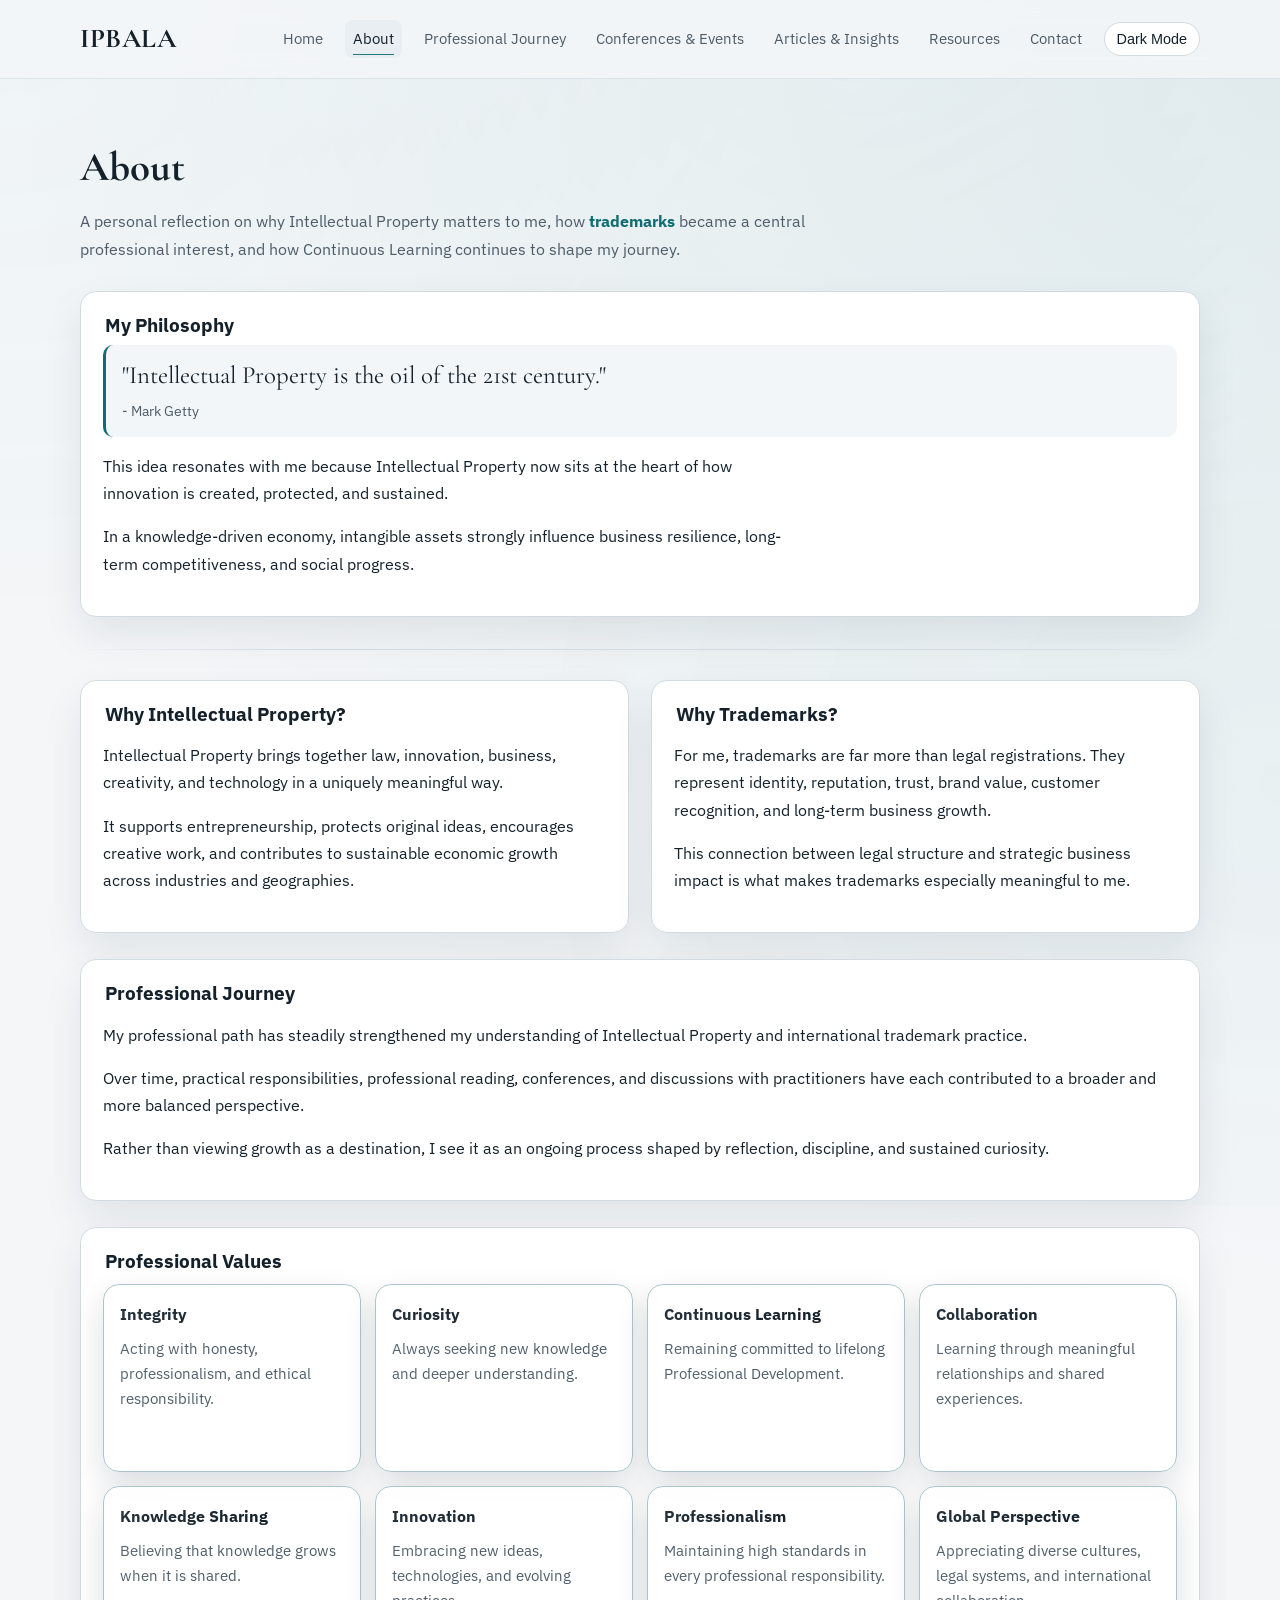
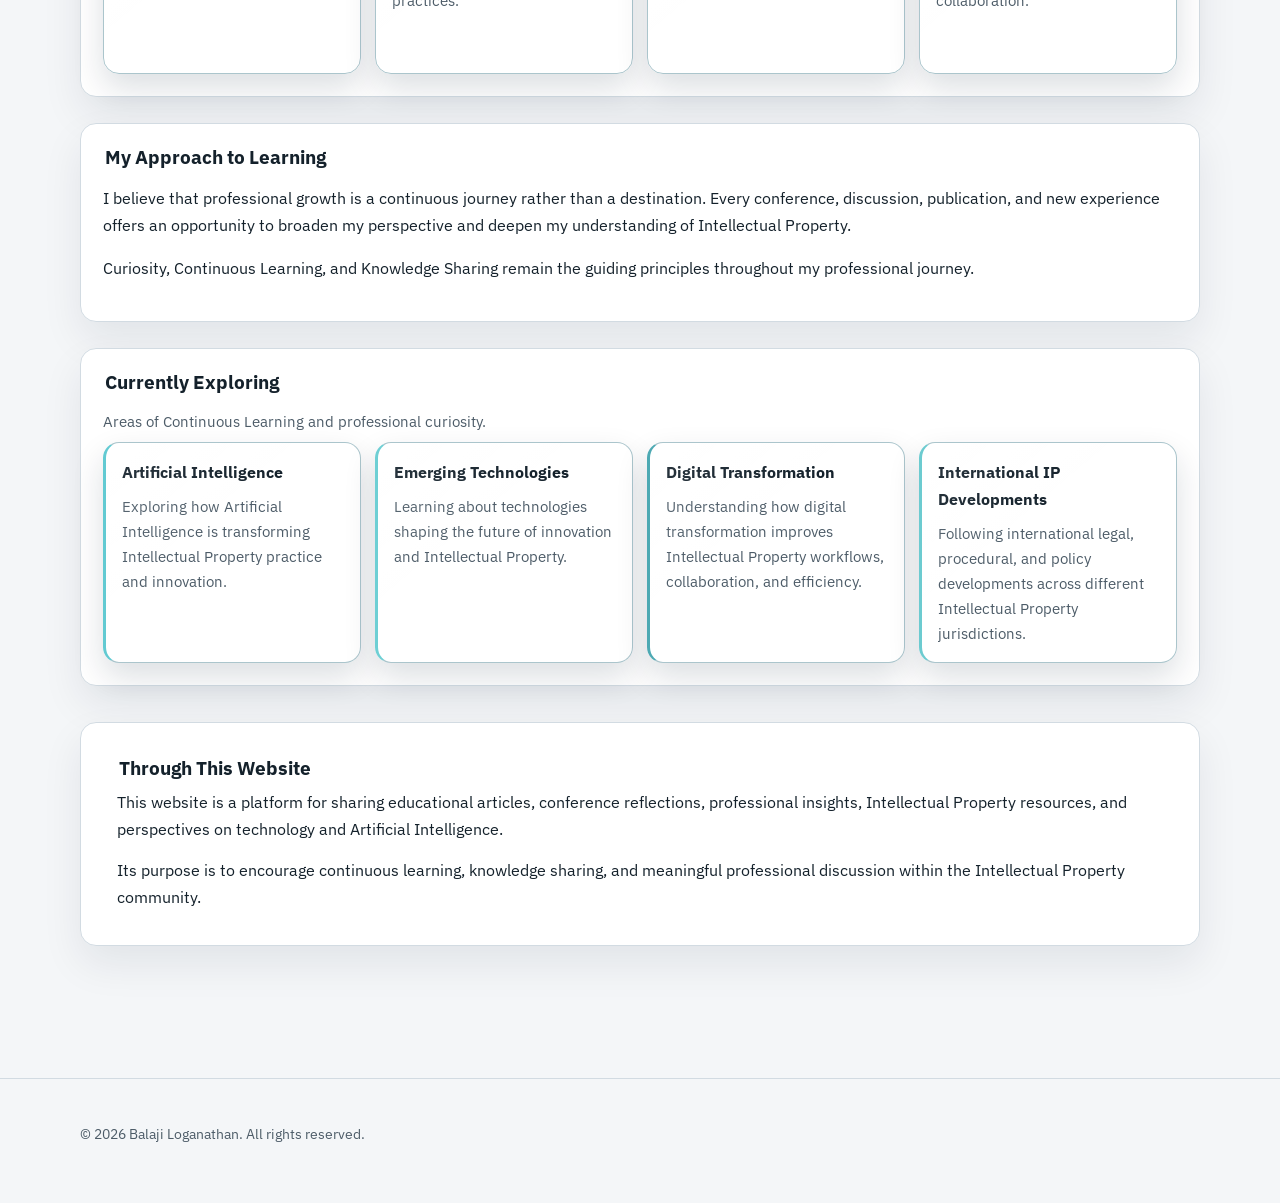
==== commit a6d07b3d: "Updated 22072026" ====
--- a/about.html
+++ b/about.html
@@ -86,7 +86,7 @@
             </p>
           </article>
 
-          <article class="card reveal" style="grid-column: 1 / -1">
+          <article class="card reveal professional-journey-card" style="grid-column: 1 / -1">
             <h3 class="section-heading">Professional Journey</h3>
             <p>
               My professional path has steadily strengthened my understanding of Intellectual Property and international trademark
@@ -140,7 +140,7 @@
             </div>
           </article>
 
-          <article class="card reveal" style="grid-column: 1 / -1">
+          <article class="card reveal learning-approach-card" style="grid-column: 1 / -1">
             <h3 class="section-heading">My Approach to Learning</h3>
             <p>
               I believe that professional growth is a continuous journey rather than a destination. Every conference, discussion,
@@ -176,33 +176,20 @@
             </div>
           </article>
 
-          <article class="card reveal">
-            <h3 class="section-heading">Through This Website</h3>
-            <p>
-              This website exists to share educational articles, conference reflections, professional insights, useful Intellectual
-              Property resources, and observations on technology and Artificial Intelligence.
-            </p>
-            <p>
-              Its purpose is Knowledge Sharing through thoughtful and practical professional reflection.
-            </p>
-          </article>
-
-          <article class="card reveal">
-            <h3 class="section-heading">Looking Ahead</h3>
-            <p>
-              Intellectual Property continues to evolve alongside Artificial Intelligence, Digital Transformation, and global
-              innovation.
-            </p>
-            <p>
-              I hope to continue learning, sharing knowledge, and contributing positively to the wider Intellectual Property
-              community through meaningful dialogue and responsible practice.
-            </p>
-            <blockquote class="quote-block">
-              <p>"The beautiful thing about learning is that no one can take it away from you."</p>
-              <cite>- B.B. King</cite>
-            </blockquote>
-            <p class="motto">Protecting ideas. Strengthening brands. Inspiring innovation.</p>
-          </article>
+          <section class="card reveal website-purpose" style="grid-column: 1 / -1" aria-labelledby="through-website-title">
+            <div class="website-purpose-copy">
+              <h3 class="section-heading" id="through-website-title">Through This Website</h3>
+              <p>
+                This website is a platform for sharing educational articles, conference reflections, professional insights,
+                Intellectual Property resources, and perspectives on technology and Artificial Intelligence.
+              </p>
+              <p>
+                Its purpose is to encourage continuous learning, knowledge sharing, and meaningful professional discussion
+                within the Intellectual Property community.
+              </p>
+            </div>
+          </section>
+
         </div>
       </div>
     </main>
@@ -210,16 +197,6 @@
     <footer class="footer">
       <div class="container">
         <p>© 2026 Balaji Loganathan. All rights reserved.</p>
-        <div class="disclaimer">
-          <strong>Disclaimer:</strong>
-          <p>
-            The information, articles, and opinions shared on this website are provided solely for general educational and informational
-            purposes. The views expressed are my own and do not necessarily reflect those of my employer or any organization with which I am
-            associated. Nothing on this website constitutes legal, intellectual property, or professional advice, nor should it be relied upon
-            as such. This website does not offer legal services or solicit professional engagements. For advice relating to specific legal or
-            intellectual property matters, please consult a qualified professional.
-          </p>
-        </div>
       </div>
     </footer>
 
--- a/assets/css/styles.css
+++ b/assets/css/styles.css
@@ -9,6 +9,10 @@
   --line: #d2dbe2;
   --shadow: 0 18px 40px rgba(8, 30, 52, 0.08);
   --radius: 16px;
+  --motion-ease: cubic-bezier(0.22, 1, 0.36, 1);
+  --motion-fast: 220ms;
+  --motion-medium: 320ms;
+  --motion-slow: 760ms;
 }
 
 [data-theme="dark"] {
@@ -32,11 +36,36 @@
 }
 
 body {
+  position: relative;
   margin: 0;
   font-family: "IBM Plex Sans", "Segoe UI", sans-serif;
   background: radial-gradient(circle at top right, rgba(15, 109, 114, 0.08), transparent 42%), var(--bg);
   color: var(--text);
   line-height: 1.7;
+  transition: opacity 260ms var(--motion-ease);
+}
+
+body::before {
+  content: "";
+  position: fixed;
+  inset: -30% -20%;
+  z-index: -1;
+  pointer-events: none;
+  opacity: 0.3;
+  background:
+    radial-gradient(circle at 16% 14%, rgba(88, 195, 201, 0.12), transparent 38%),
+    radial-gradient(circle at 84% 72%, rgba(88, 195, 201, 0.08), transparent 46%),
+    radial-gradient(circle at 62% 16%, rgba(126, 215, 220, 0.08), transparent 38%);
+  transform: translate3d(0, 0, 0) scale(1.05);
+  animation: ambientGradient 32s ease-in-out infinite alternate;
+}
+
+body.is-page-entering {
+  opacity: 0;
+}
+
+body.is-page-exiting {
+  opacity: 0;
 }
 
 a {
@@ -95,10 +124,25 @@
 }
 
 .nav-links a {
+  position: relative;
   font-size: 0.95rem;
   color: var(--text-soft);
   padding: 6px 8px;
   border-radius: 8px;
+  transition: color var(--motion-fast) ease, background var(--motion-fast) ease;
+}
+
+.nav-links a::after {
+  content: "";
+  position: absolute;
+  left: 8px;
+  right: 8px;
+  bottom: 3px;
+  height: 1px;
+  background: color-mix(in srgb, var(--accent) 90%, transparent);
+  transform: scaleX(0);
+  transform-origin: left center;
+  transition: transform var(--motion-medium) var(--motion-ease);
 }
 
 .nav-links a.active,
@@ -106,6 +150,12 @@
 .nav-links a:focus-visible {
   color: var(--text);
   background: var(--surface-alt);
+}
+
+.nav-links a.active::after,
+.nav-links a:hover::after,
+.nav-links a:focus-visible::after {
+  transform: scaleX(1);
 }
 
 .theme-toggle {
@@ -116,6 +166,19 @@
   padding: 8px 12px;
   font-size: 0.9rem;
   cursor: pointer;
+  transition:
+    transform var(--motion-fast) ease,
+    box-shadow var(--motion-fast) ease,
+    background var(--motion-fast) ease,
+    border-color var(--motion-fast) ease;
+}
+
+.theme-toggle:hover,
+.theme-toggle:focus-visible {
+  transform: translateY(-2px) scale(1.02);
+  border-color: var(--accent);
+  box-shadow: 0 10px 20px rgba(8, 30, 52, 0.14);
+  background: color-mix(in srgb, var(--surface-alt) 45%, var(--surface) 55%);
 }
 
 .hero {
@@ -202,13 +265,19 @@
   border-radius: 999px;
   padding: 9px 16px;
   font-size: 0.92rem;
-  transition: transform 0.25s ease, border-color 0.25s ease;
+  transition:
+    transform 250ms var(--motion-ease),
+    border-color 250ms ease,
+    box-shadow 250ms ease,
+    background 200ms ease;
 }
 
 .pill-link:hover,
 .pill-link:focus-visible {
-  transform: translateY(-2px);
+  transform: translateY(-4px) scale(1.02);
   border-color: var(--accent);
+  box-shadow: 0 14px 24px rgba(8, 30, 52, 0.16);
+  background: color-mix(in srgb, var(--surface-alt) 40%, transparent);
 }
 
 .status-pill {
@@ -239,6 +308,42 @@
   margin-bottom: 28px;
 }
 
+.page-experience .experience-intro {
+  max-width: 960px;
+  margin: 0 auto 56px;
+}
+
+.page-experience .experience-intro .section-title {
+  margin-bottom: 24px;
+}
+
+.page-experience .experience-intro .section-intro {
+  max-width: none;
+  margin-bottom: 22px;
+}
+
+.page-experience .experience-intro .section-intro:last-child {
+  margin-bottom: 0;
+}
+
+.page-events .events-intro {
+  max-width: 960px;
+  margin: 0 auto 60px;
+}
+
+.page-events .events-intro .section-title {
+  margin-bottom: 24px;
+}
+
+.page-events .events-intro .section-intro {
+  max-width: none;
+  margin-bottom: 22px;
+}
+
+.page-events .events-intro .section-intro:last-child {
+  margin-bottom: 0;
+}
+
 .grid-2 {
   display: grid;
   grid-template-columns: repeat(2, minmax(0, 1fr));
@@ -259,6 +364,22 @@
   box-shadow: var(--shadow);
 }
 
+.quote-block.reveal {
+  transition: opacity var(--motion-slow) var(--motion-ease), transform var(--motion-slow) var(--motion-ease);
+}
+
+.quote-block cite {
+  opacity: 0;
+  transform: translateY(6px);
+  transition: opacity var(--motion-medium) ease, transform var(--motion-medium) var(--motion-ease);
+}
+
+.quote-block.reveal.is-visible cite {
+  opacity: 1;
+  transform: translateY(0);
+  transition-delay: 160ms;
+}
+
 .card h3 {
   margin-bottom: 8px;
 }
@@ -269,6 +390,15 @@
 
 .about-flow > .card p {
   max-width: 70ch;
+}
+
+.about-flow > .learning-approach-card p,
+.about-flow > .website-purpose p {
+  max-width: none;
+}
+
+.about-flow > .professional-journey-card p {
+  max-width: none;
 }
 
 .section-heading {
@@ -371,6 +501,40 @@
   transition: transform 0.26s ease, border-color 0.26s ease, box-shadow 0.26s ease;
 }
 
+.value-glass,
+.learning-card,
+.event-card,
+.article-card,
+.resource-card,
+.timeline-item {
+  will-change: transform, box-shadow;
+  transition:
+    transform 250ms var(--motion-ease),
+    border-color 250ms ease,
+    box-shadow 250ms ease,
+    background 250ms ease;
+}
+
+.value-glass:hover,
+.value-glass:focus-within,
+.learning-card:hover,
+.learning-card:focus-within,
+.event-card:hover,
+.event-card:focus-within,
+.article-card:hover,
+.article-card:focus-within,
+.resource-card:hover,
+.resource-card:focus-within,
+.timeline-item:hover,
+.timeline-item:focus-within {
+  transform: translateY(-5px);
+  border-color: color-mix(in srgb, var(--accent) 60%, var(--line) 40%);
+  box-shadow:
+    inset 0 1px 0 rgba(255, 255, 255, 0.08),
+    0 0 0 1px color-mix(in srgb, var(--accent) 32%, transparent),
+    0 18px 36px rgba(8, 30, 52, 0.2);
+}
+
 .value-glass::before,
 .learning-card::before {
   content: "";
@@ -467,6 +631,30 @@
   font-weight: 600;
 }
 
+.website-purpose {
+  grid-column: 1 / -1;
+  margin: 10px 0 12px;
+  padding: 34px 36px;
+}
+
+.website-purpose-copy {
+  max-width: 100%;
+  text-align: left;
+}
+
+.website-purpose-copy p {
+  margin: 0 0 14px;
+}
+
+.website-purpose-copy p:last-child {
+  margin-bottom: 0;
+}
+
+.website-purpose.reveal {
+  transform: translate3d(0, 20px, 0);
+  transition-duration: 720ms;
+}
+
 .events-flow {
   display: grid;
   gap: 22px;
@@ -520,13 +708,18 @@
 }
 
 .event-card {
-  transition: transform 0.24s ease, border-color 0.24s ease;
+  transition:
+    transform 250ms var(--motion-ease),
+    border-color 250ms ease,
+    box-shadow 250ms ease,
+    opacity var(--motion-slow) var(--motion-ease);
 }
 
 .event-card:hover,
 .event-card:focus-within {
-  transform: translateY(-3px);
+  transform: translateY(-5px);
   border-color: var(--accent);
+  box-shadow: 0 16px 34px rgba(8, 30, 52, 0.18);
 }
 
 .event-card h4 {
@@ -539,13 +732,18 @@
 }
 
 .article-card {
-  transition: transform 0.24s ease, border-color 0.24s ease;
+  transition:
+    transform 250ms var(--motion-ease),
+    border-color 250ms ease,
+    box-shadow 250ms ease,
+    opacity var(--motion-slow) var(--motion-ease);
 }
 
 .article-card:hover,
 .article-card:focus-within {
-  transform: translateY(-3px);
+  transform: translateY(-5px);
   border-color: var(--accent);
+  box-shadow: 0 16px 34px rgba(8, 30, 52, 0.18);
 }
 
 .article-media {
@@ -633,7 +831,11 @@
   padding: 8px 14px;
   font-size: 0.9rem;
   cursor: pointer;
-  transition: transform 0.2s ease, border-color 0.2s ease, color 0.2s ease;
+  transition:
+    transform 200ms var(--motion-ease),
+    border-color 200ms ease,
+    color 200ms ease,
+    box-shadow 200ms ease;
 }
 
 .filter-chip:hover,
@@ -651,8 +853,33 @@
 .timeline {
   position: relative;
   margin-left: 8px;
-  border-left: 2px solid var(--line);
+  border-left: 2px solid color-mix(in srgb, var(--line) 82%, transparent);
   padding-left: 24px;
+}
+
+.page-experience .timeline,
+.page-events .events-timeline {
+  border-left-color: transparent;
+}
+
+.page-experience .timeline::before,
+.page-events .events-timeline::before {
+  content: "";
+  position: absolute;
+  left: -2px;
+  top: 0;
+  width: 2px;
+  height: 100%;
+  background: linear-gradient(180deg, color-mix(in srgb, var(--accent) 76%, var(--line) 24%), color-mix(in srgb, var(--accent-strong) 82%, var(--line) 18%));
+  transform-origin: top;
+  transform: scaleY(0);
+  opacity: 0.92;
+  transition: transform 900ms var(--motion-ease);
+}
+
+.page-experience .timeline.is-visible::before,
+.page-events .events-timeline.is-visible::before {
+  transform: scaleY(1);
 }
 
 .timeline-item {
@@ -669,6 +896,13 @@
   background: var(--accent);
   left: -30px;
   top: 7px;
+  transform: scale(0.72);
+  transition: transform 500ms var(--motion-ease), box-shadow 500ms var(--motion-ease);
+}
+
+.timeline-item.is-visible::before {
+  transform: scale(1);
+  box-shadow: 0 0 0 5px color-mix(in srgb, var(--accent) 22%, transparent);
 }
 
 .meta {
@@ -753,13 +987,25 @@
   padding: 10px 18px;
   font-weight: 600;
   cursor: pointer;
-  transition: transform 0.2s ease, background 0.2s ease;
+  transform: translateZ(0);
+  transition:
+    transform 200ms var(--motion-ease),
+    background 200ms ease,
+    box-shadow 200ms ease,
+    border-color 200ms ease;
 }
 
 .btn:hover,
 .btn:focus-visible {
-  transform: translateY(-1px);
+  transform: translateY(-3px) scale(1.03);
   background: var(--accent-strong);
+  box-shadow: 0 12px 24px rgba(8, 30, 52, 0.2);
+}
+
+.btn:active,
+.pill-link:active,
+.theme-toggle:active {
+  transform: translateY(0) scale(0.985);
 }
 
 .footer {
@@ -770,23 +1016,164 @@
   font-size: 0.9rem;
 }
 
-.disclaimer {
-  background: var(--surface);
-  border: 1px solid var(--line);
-  border-radius: 12px;
-  padding: 14px 16px;
-  margin-top: 14px;
+.contact-page-disclaimer {
+  grid-column: 1 / -1;
+  margin-top: 36px;
+}
+
+.contact-page-disclaimer h2,
+.contact-page-disclaimer p {
+  font-family: "IBM Plex Sans", "Segoe UI", sans-serif;
+  font-size: 0.5625rem;
+  font-weight: 400;
+  line-height: 1.5;
+  color: color-mix(in srgb, var(--text-soft) 90%, transparent);
+  text-align: left;
+}
+
+.contact-page-disclaimer h2 {
+  margin: 0 0 8px;
+}
+
+.contact-page-disclaimer p {
+  margin: 0 0 10px;
+}
+
+.contact-page-disclaimer p:last-child {
+  margin-bottom: 0;
+}
+
+.page-contact .footer {
+  margin-top: 36px;
+}
+
+.footer-reveal {
+  opacity: 0;
+  transform: translateY(24px);
+  transition: opacity var(--motion-slow) var(--motion-ease), transform var(--motion-slow) var(--motion-ease);
+}
+
+.footer-reveal.is-visible {
+  opacity: 1;
+  transform: translateY(0);
 }
 
 .reveal {
   opacity: 0;
-  transform: translateY(22px);
-  transition: opacity 0.7s ease, transform 0.7s ease;
+  transform: translate3d(0, 24px, 0);
+  transition: opacity var(--motion-slow) var(--motion-ease), transform var(--motion-slow) var(--motion-ease);
 }
 
 .reveal.is-visible {
   opacity: 1;
-  transform: translateY(0);
+  transform: translate3d(0, 0, 0);
+}
+
+.page-about .reveal,
+.page-experience .reveal {
+  transition-duration: 800ms;
+}
+
+.page-events .reveal,
+.page-articles .reveal,
+.page-resources .reveal {
+  transition-duration: 660ms;
+}
+
+.page-contact .reveal {
+  transition-duration: 700ms;
+}
+
+.reveal[data-reveal-delay="1"] {
+  transition-delay: 80ms;
+}
+
+.reveal[data-reveal-delay="2"] {
+  transition-delay: 150ms;
+}
+
+.reveal[data-reveal-delay="3"] {
+  transition-delay: 220ms;
+}
+
+.event-card.reveal {
+  transform: translate3d(0, 26px, 0);
+}
+
+.event-card.reveal.is-visible {
+  transform: translate3d(0, 0, 0);
+}
+
+.stats-grid {
+  display: grid;
+  grid-template-columns: repeat(4, minmax(0, 1fr));
+  gap: 16px;
+}
+
+.stat-card {
+  display: grid;
+  gap: 6px;
+  align-content: start;
+}
+
+.stat-value {
+  font-family: "Cormorant Garamond", Georgia, serif;
+  font-size: clamp(1.8rem, 3vw, 2.5rem);
+  line-height: 1;
+  color: var(--accent);
+}
+
+.stat-label {
+  color: var(--text-soft);
+  font-size: 0.92rem;
+}
+
+.site-loader {
+  position: fixed;
+  inset: 0;
+  z-index: 220;
+  display: grid;
+  place-items: center;
+  background: color-mix(in srgb, var(--bg) 92%, transparent);
+  opacity: 0;
+  visibility: hidden;
+  pointer-events: none;
+  transition: opacity 220ms ease, visibility 0ms linear 220ms;
+}
+
+.site-loader.is-active {
+  opacity: 1;
+  visibility: visible;
+  transition-delay: 0ms;
+}
+
+.site-loader.is-leaving {
+  opacity: 0;
+}
+
+.site-loader-logo {
+  font-family: "Cormorant Garamond", Georgia, serif;
+  letter-spacing: 0.08em;
+  font-size: clamp(1.8rem, 4vw, 2.8rem);
+  color: var(--text);
+  opacity: 0;
+  transform: translate3d(0, 8px, 0);
+  transition: opacity 260ms var(--motion-ease), transform 260ms var(--motion-ease);
+}
+
+.site-loader.is-active .site-loader-logo {
+  opacity: 0.98;
+  transform: translate3d(0, 0, 0);
+}
+
+@keyframes ambientGradient {
+  0% {
+    transform: translate3d(-2%, 0.4%, 0) scale(1.04);
+  }
+
+  100% {
+    transform: translate3d(2.4%, -1.2%, 0) scale(1.08);
+  }
 }
 
 @media (max-width: 960px) {
@@ -795,6 +1182,10 @@
     grid-template-columns: 1fr 1fr;
   }
 
+  .website-purpose {
+    padding: 30px 30px;
+  }
+
   .values-dashboard,
   .learning-dashboard {
     grid-template-columns: repeat(2, minmax(0, 1fr));
@@ -806,6 +1197,10 @@
 
   .event-group {
     grid-template-columns: 1fr;
+  }
+
+  .stats-grid {
+    grid-template-columns: repeat(2, minmax(0, 1fr));
   }
 }
 
@@ -823,12 +1218,22 @@
 
   .nav-links {
     width: 100%;
-    display: none;
+    display: flex;
+    flex-direction: column;
+    align-items: flex-start;
+    gap: 6px;
+    max-height: 0;
+    opacity: 0;
+    overflow: hidden;
+    pointer-events: none;
     padding-top: 8px;
+    transition: max-height var(--motion-medium) var(--motion-ease), opacity var(--motion-fast) ease;
   }
 
   .nav-links.open {
-    display: flex;
+    max-height: 420px;
+    opacity: 1;
+    pointer-events: auto;
   }
 
   .hero {
@@ -841,8 +1246,44 @@
     grid-template-columns: 1fr;
   }
 
+  .website-purpose {
+    margin: 8px 0;
+    padding: 24px 20px;
+  }
+
   .values-dashboard,
   .learning-dashboard {
     grid-template-columns: 1fr;
   }
-}
+
+  .stats-grid {
+    grid-template-columns: 1fr;
+  }
+}
+
+@media (prefers-reduced-motion: reduce) {
+  html {
+    scroll-behavior: auto;
+  }
+
+  * {
+    animation-duration: 0.001ms !important;
+    animation-iteration-count: 1 !important;
+    transition-duration: 0.001ms !important;
+  }
+
+  body::before {
+    animation: none;
+  }
+
+  .reveal,
+  .footer-reveal,
+  .quote-block cite,
+  .timeline::before,
+  .events-timeline::before,
+  .timeline-item::before {
+    opacity: 1 !important;
+    transform: none !important;
+  }
+
+}
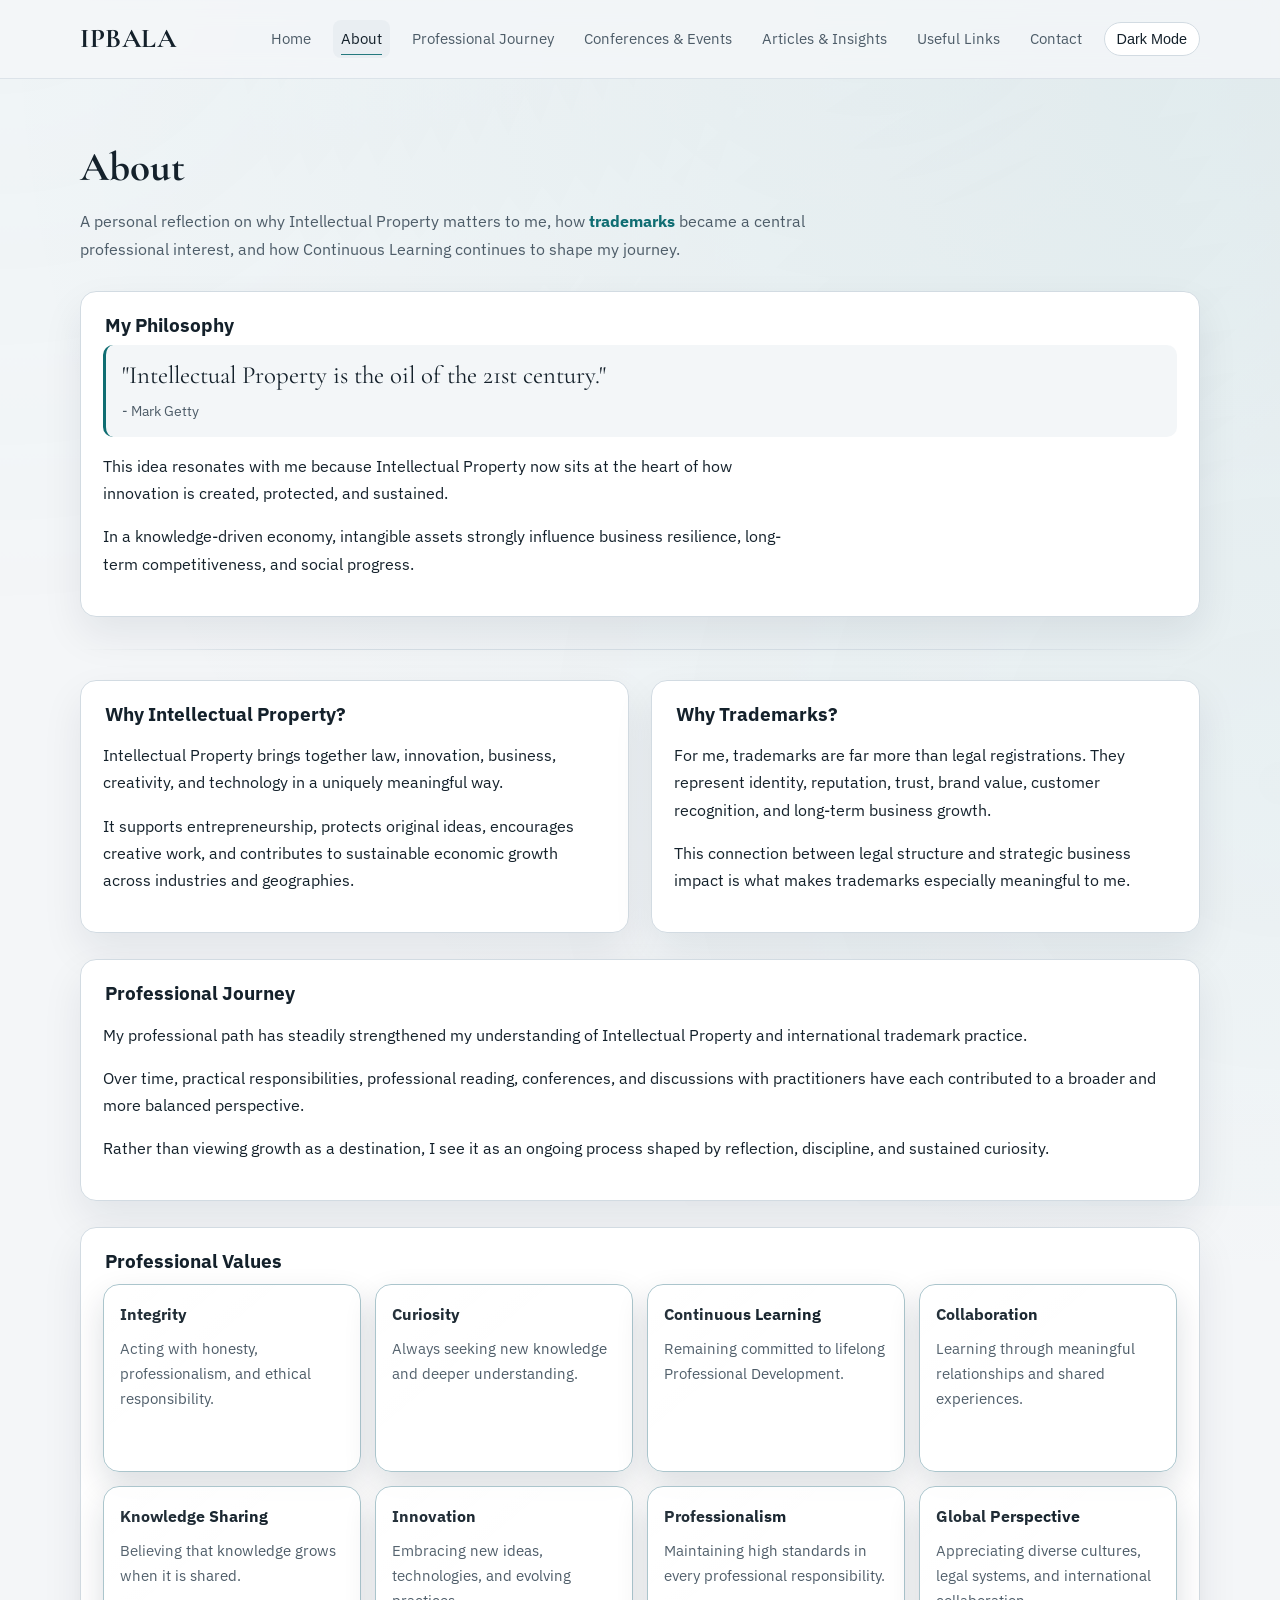
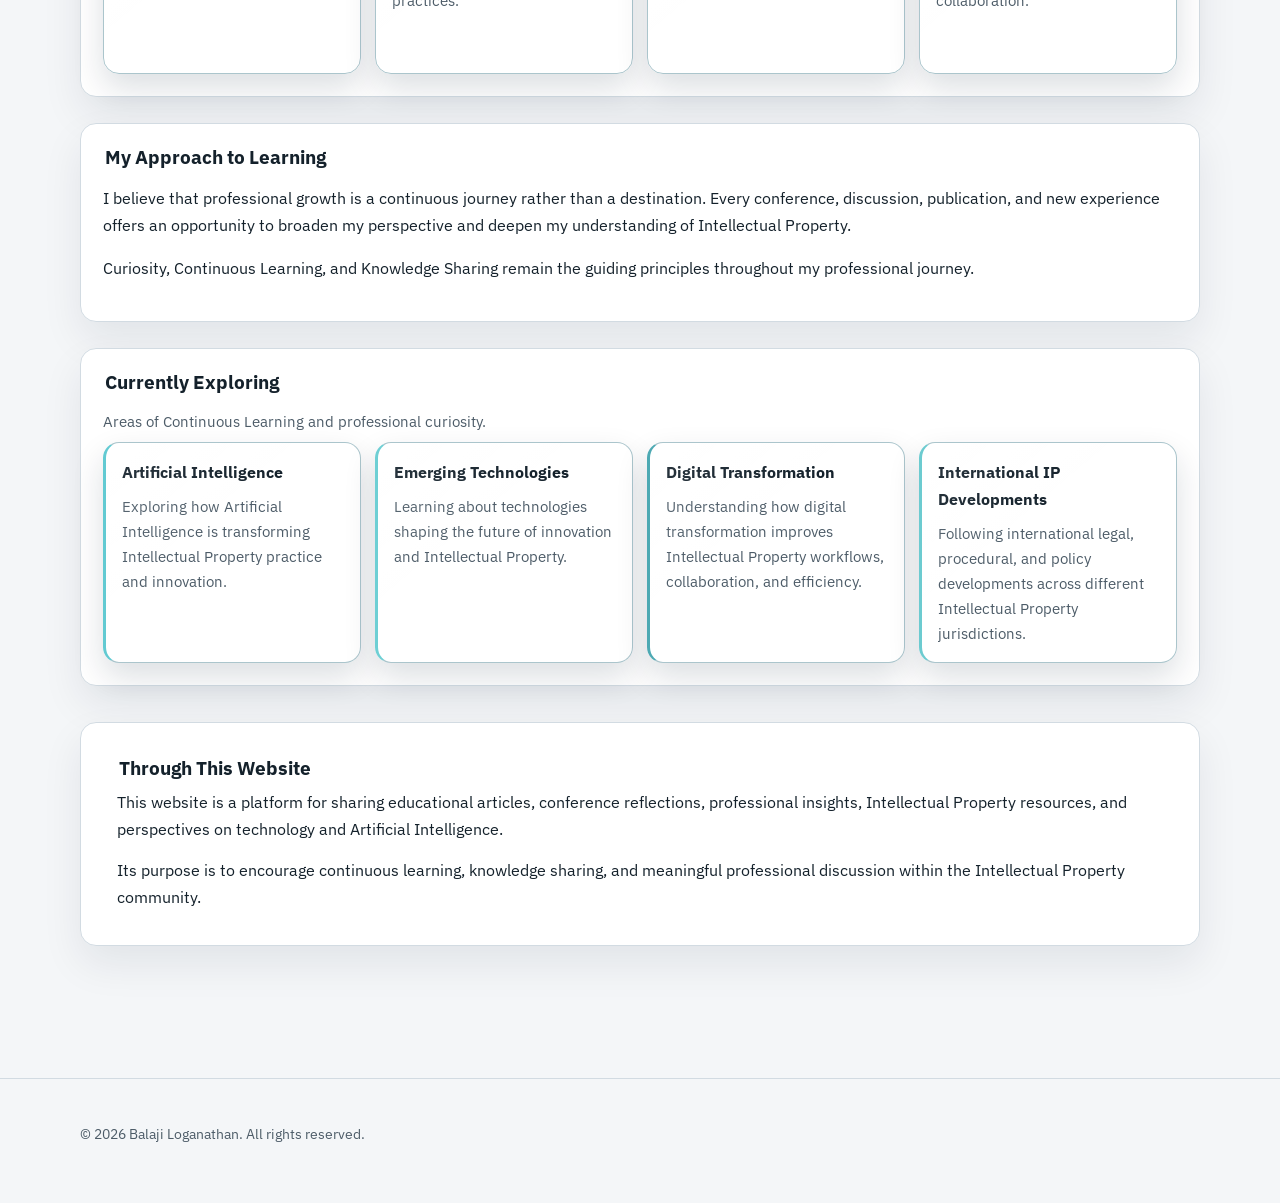
==== commit b6d59fd5: "Articles 2207" ====
--- a/about.html
+++ b/about.html
@@ -28,7 +28,7 @@
           <a href="experience.html">Professional Journey</a>
           <a href="events.html">Conferences &amp; Events</a>
           <a href="articles.html">Articles &amp; Insights</a>
-          <a href="resources.html">Resources</a>
+          <a href="resources.html">Useful Links</a>
           <a href="contact.html">Contact</a>
           <button class="theme-toggle" type="button" data-theme-toggle>Dark Mode</button>
         </nav>
--- a/assets/css/styles.css
+++ b/assets/css/styles.css
@@ -535,6 +535,67 @@
     0 18px 36px rgba(8, 30, 52, 0.2);
 }
 
+.useful-links-section {
+  margin-bottom: 34px;
+}
+
+.useful-links-section:last-of-type {
+  margin-bottom: 0;
+}
+
+.useful-links-section .section-heading {
+  margin-bottom: 12px;
+}
+
+.useful-link-card {
+  display: flex;
+  flex-direction: column;
+  gap: 12px;
+}
+
+.useful-link-header {
+  display: flex;
+  align-items: flex-start;
+  justify-content: space-between;
+  gap: 12px;
+}
+
+.useful-link-header h3 {
+  margin: 0;
+  line-height: 1.3;
+}
+
+.external-link-icon {
+  width: 30px;
+  height: 30px;
+  border-radius: 8px;
+  border: 1px solid var(--line);
+  display: inline-grid;
+  place-items: center;
+  color: var(--accent);
+  font-size: 1rem;
+  flex-shrink: 0;
+  transition: transform 200ms var(--motion-ease), border-color 200ms ease, background 200ms ease;
+}
+
+.external-link-icon:hover,
+.external-link-icon:focus-visible {
+  transform: translateY(-1px);
+  border-color: var(--accent);
+  background: color-mix(in srgb, var(--surface-alt) 45%, transparent);
+}
+
+.useful-link-card p {
+  margin: 0;
+  color: var(--text-soft);
+  font-size: 0.94rem;
+}
+
+.useful-link-card .pill-link {
+  margin-top: auto;
+  width: fit-content;
+}
+
 .value-glass::before,
 .learning-card::before {
   content: "";
@@ -731,6 +792,37 @@
   margin: 14px 0 26px;
 }
 
+.articles-coming-soon-wrap {
+  max-width: 920px;
+  margin: 12px auto 0;
+}
+
+.coming-soon-card {
+  padding: 30px 34px;
+  display: flex;
+  flex-direction: column;
+  gap: 12px;
+}
+
+.coming-soon-card .section-heading {
+  margin: 0 0 2px;
+}
+
+.coming-soon-card p {
+  margin: 0;
+}
+
+.coming-soon-list {
+  margin: 0;
+  padding: 0;
+}
+
+.coming-soon-note {
+  max-width: 920px;
+  margin: 22px auto 0;
+  text-align: center;
+}
+
 .article-card {
   transition:
     transform 250ms var(--motion-ease),
@@ -1251,6 +1343,10 @@
     padding: 24px 20px;
   }
 
+  .coming-soon-card {
+    padding: 24px 20px;
+  }
+
   .values-dashboard,
   .learning-dashboard {
     grid-template-columns: 1fr;
